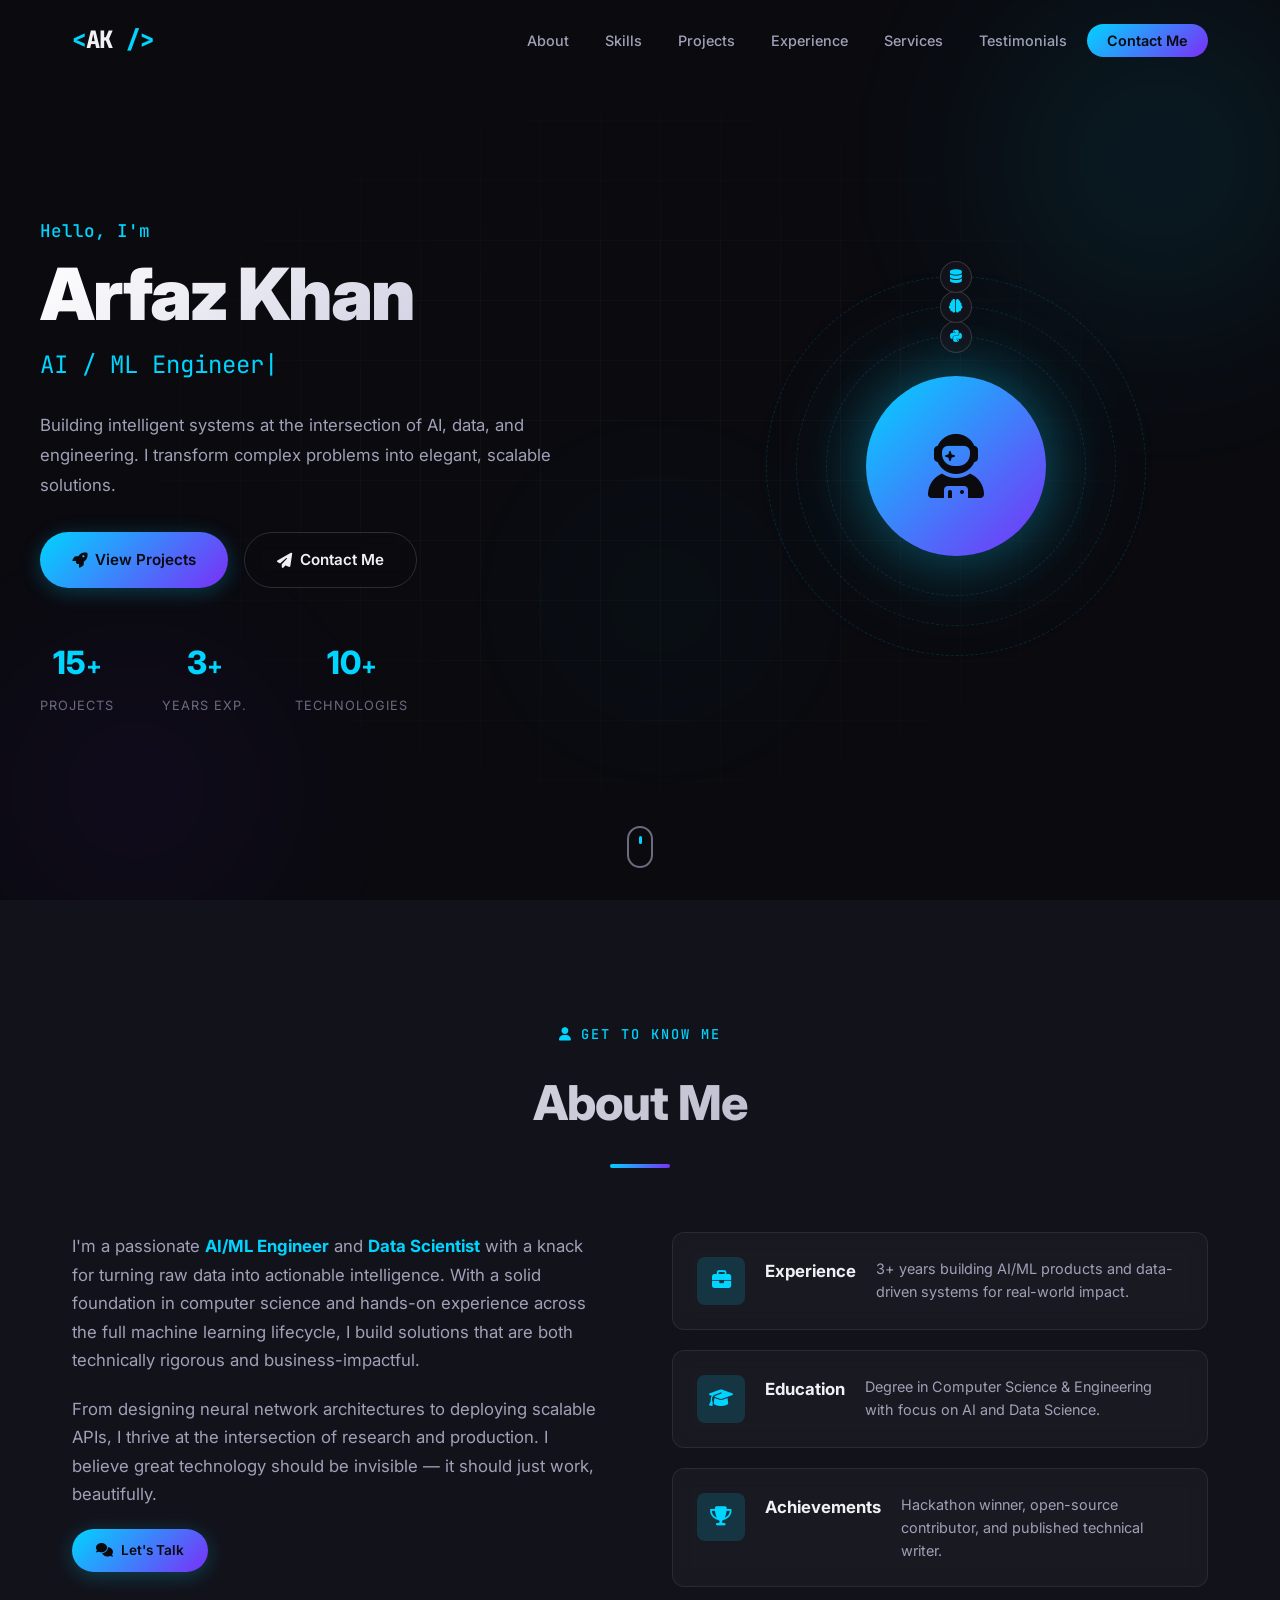
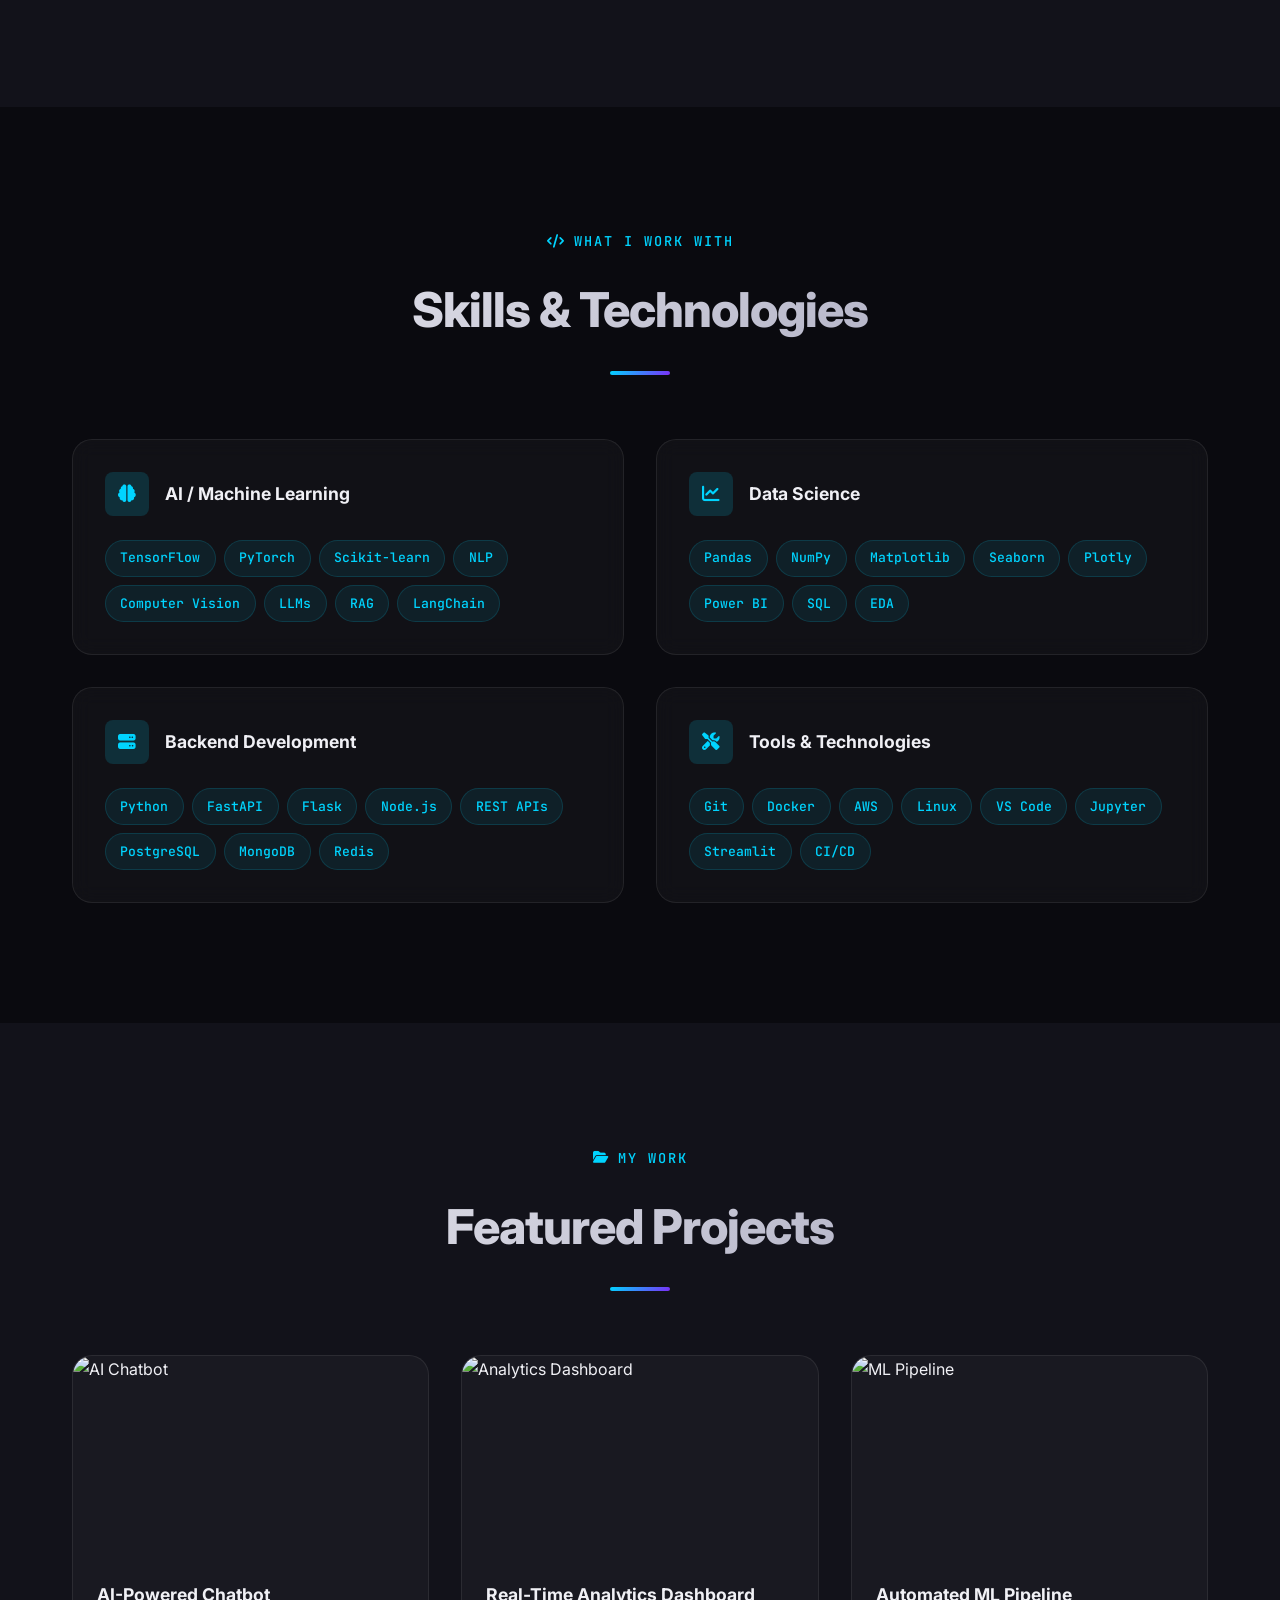
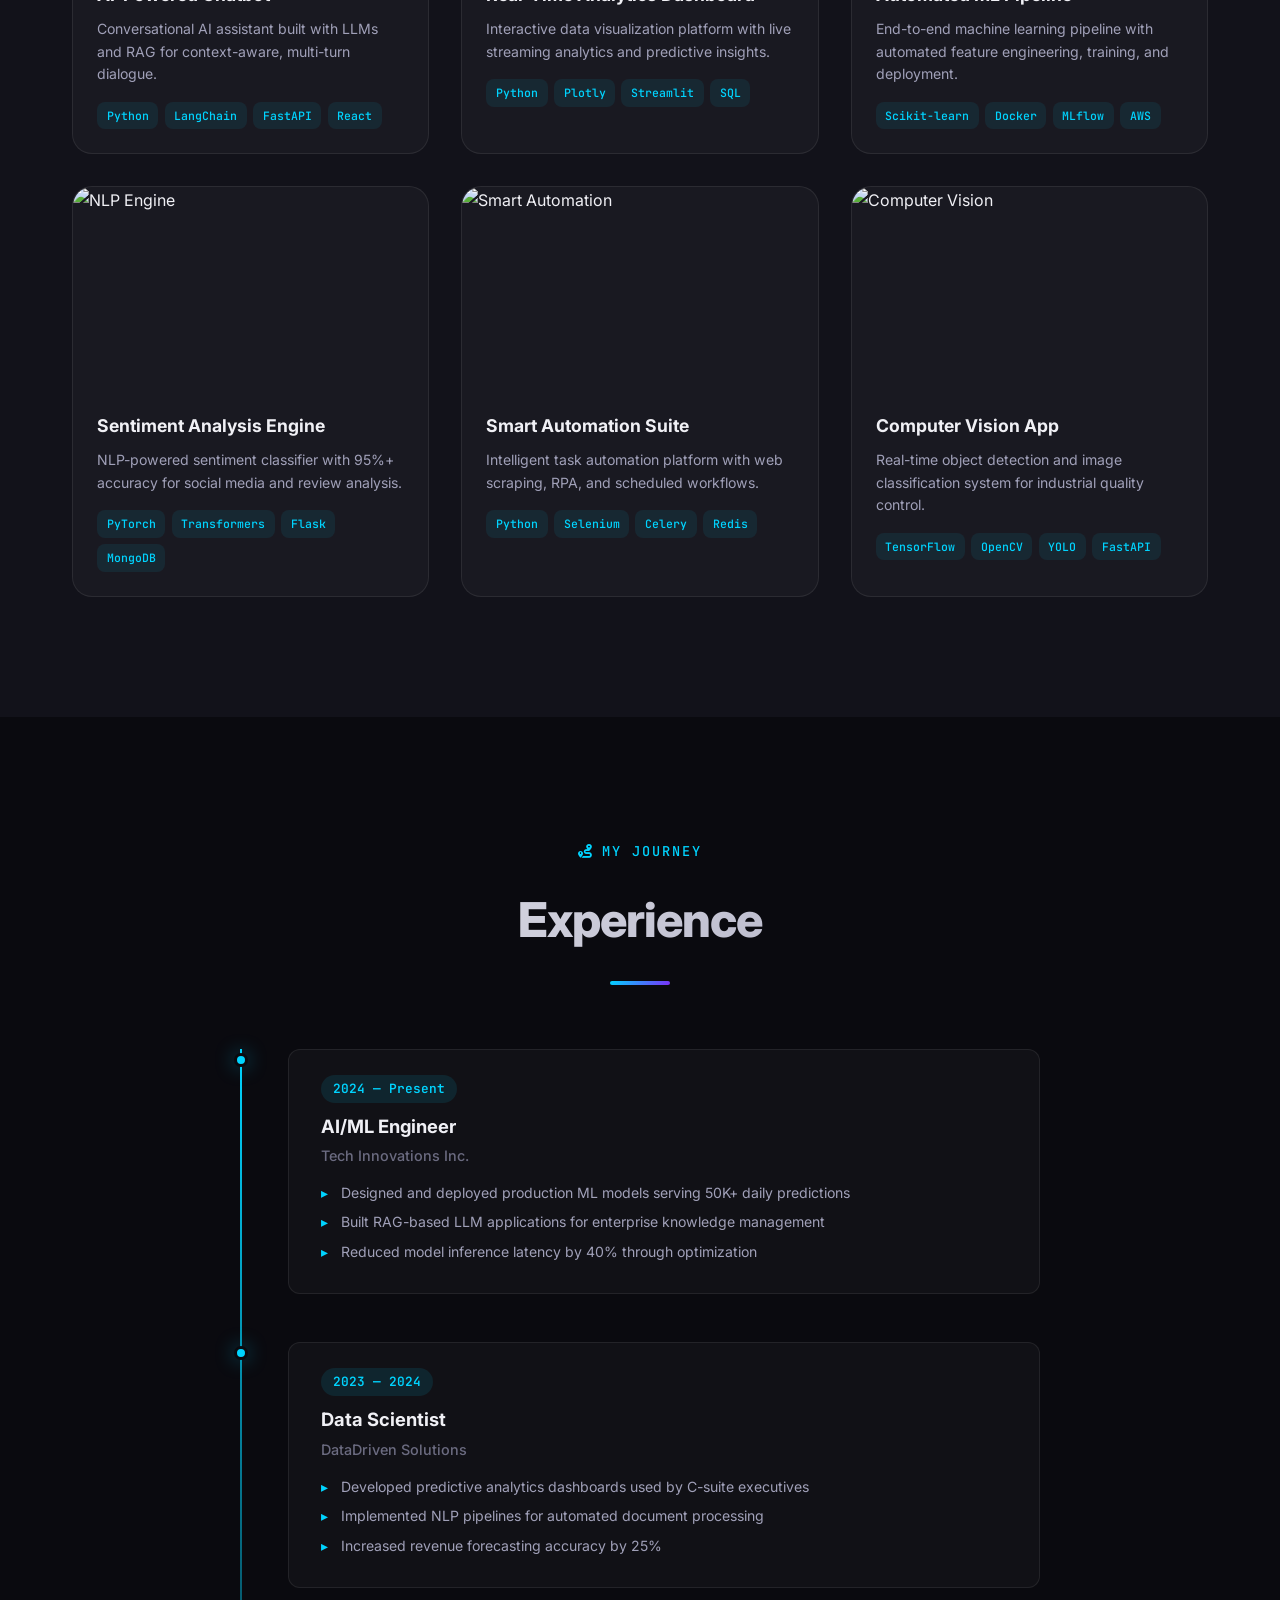
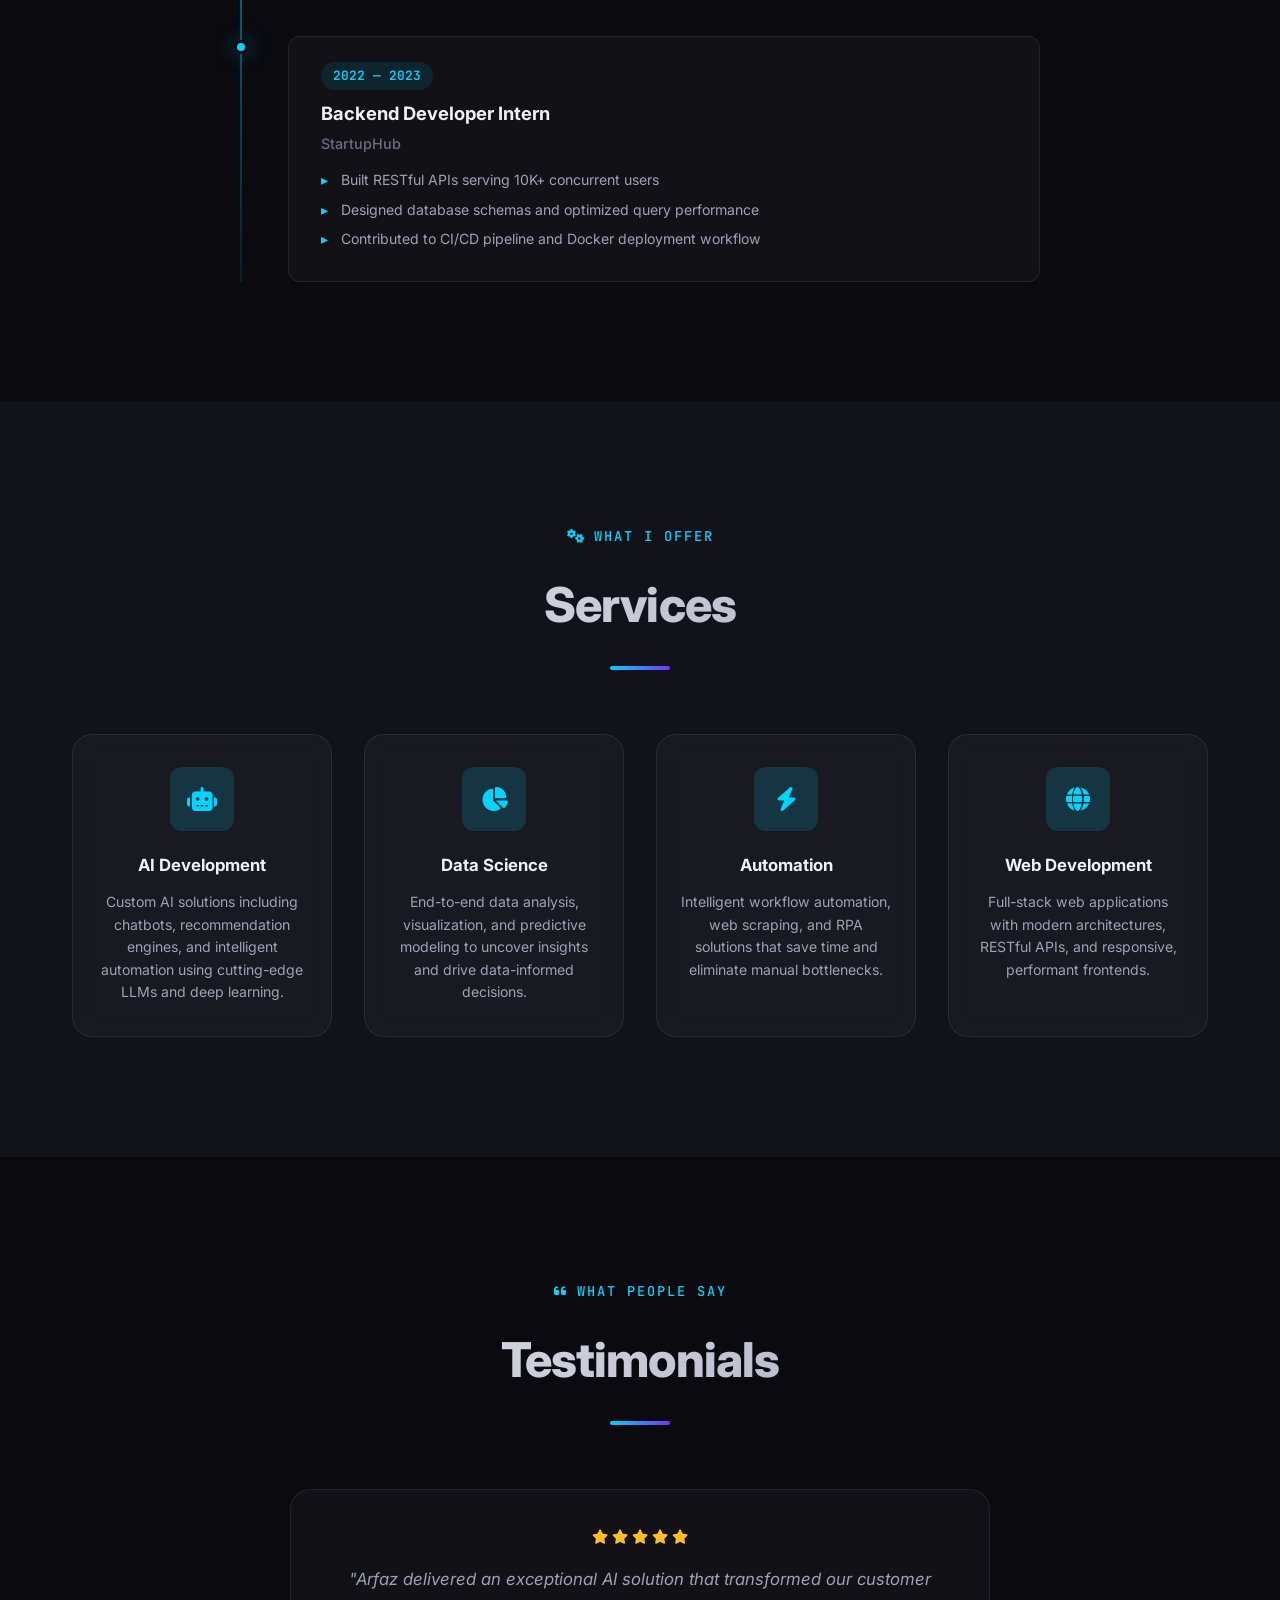
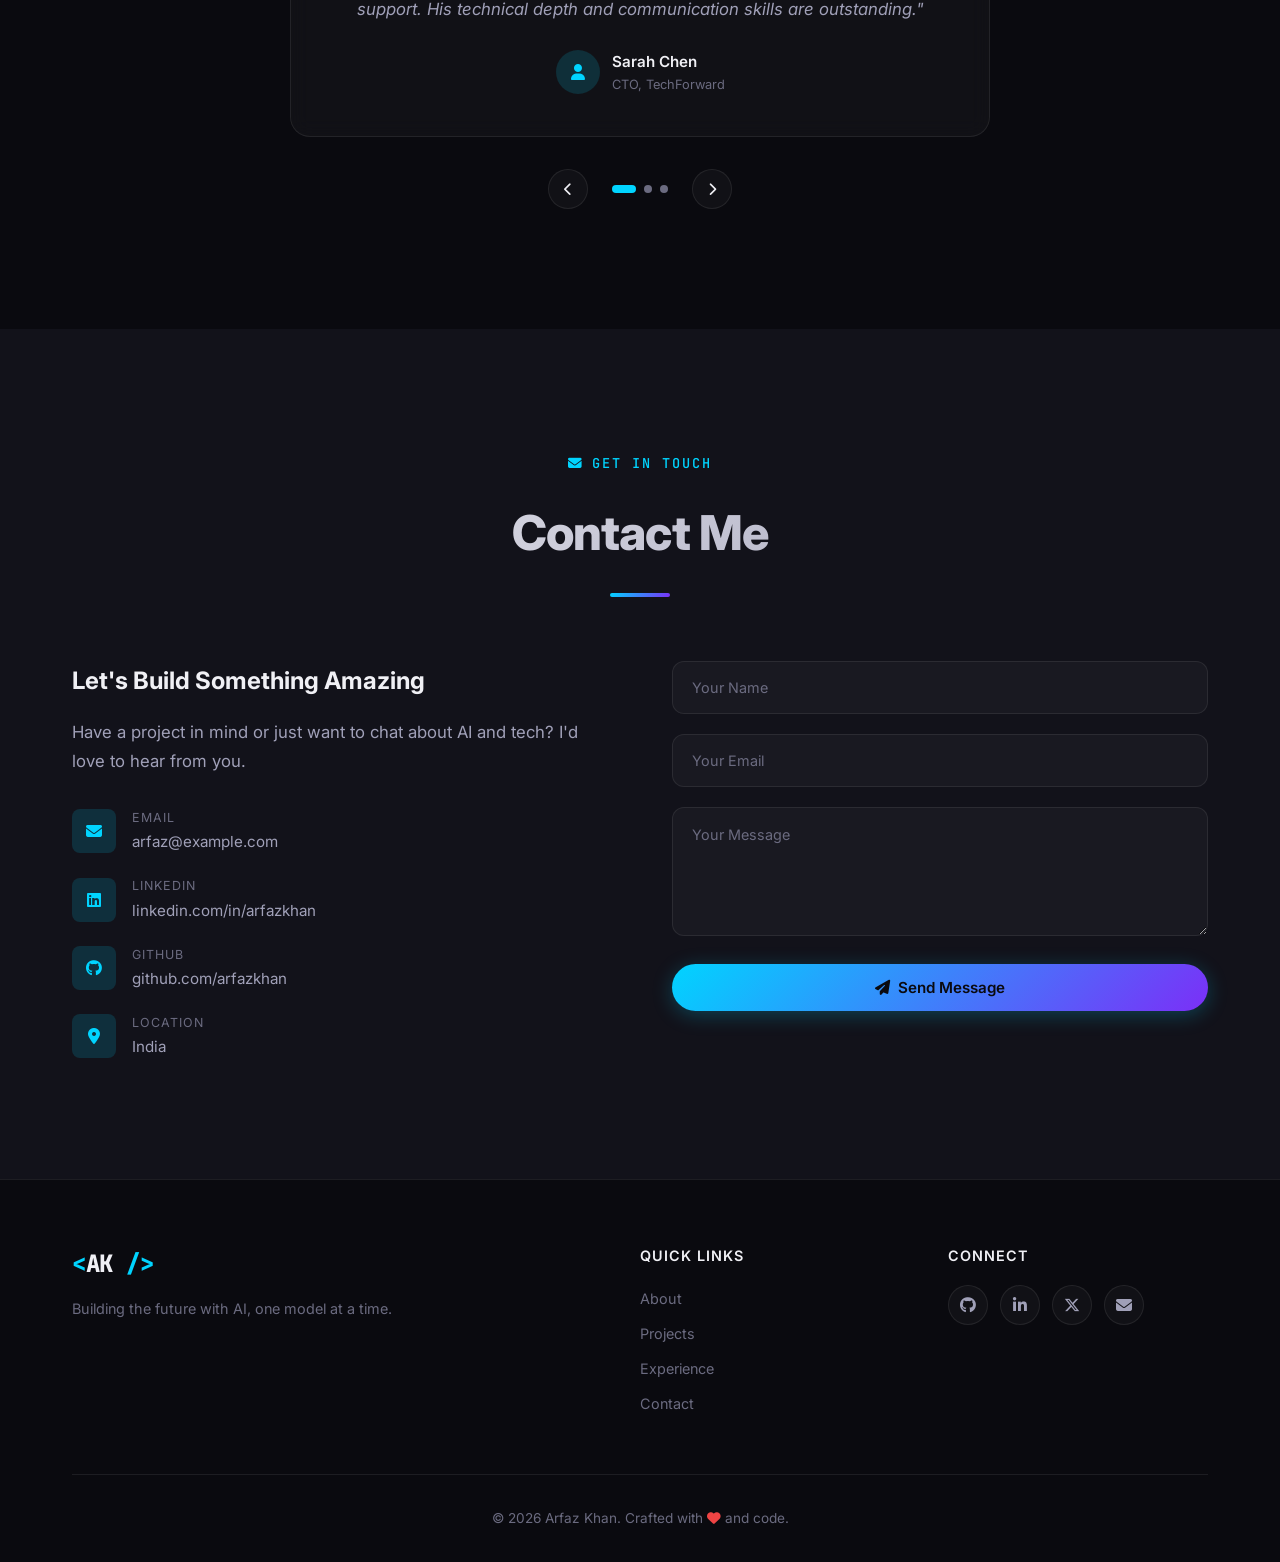
==== index.html @ 6bc45924 "Add files via upload" ====
<!DOCTYPE html>
<html lang="en">

<head>
    <meta charset="UTF-8" />
    <meta name="viewport" content="width=device-width, initial-scale=1.0" />
    <title>Arfaz Khan — AI Engineer & Data Scientist</title>
    <meta name="description"
        content="Portfolio of Arfaz Khan — AI/ML Engineer, Data Scientist, and Full-Stack Developer building intelligent solutions." />

    <!-- Fonts -->
    <link rel="preconnect" href="https://fonts.googleapis.com" />
    <link rel="preconnect" href="https://fonts.gstatic.com" crossorigin />
    <link
        href="https://fonts.googleapis.com/css2?family=Inter:wght@300;400;500;600;700;800;900&family=JetBrains+Mono:wght@400;500&display=swap"
        rel="stylesheet" />

    <!-- Icons -->
    <link rel="stylesheet" href="https://cdnjs.cloudflare.com/ajax/libs/font-awesome/6.5.1/css/all.min.css" />

    <!-- Styles -->
    <link rel="stylesheet" href="styles.css" />
</head>

<body>

    <!-- ═══════════════════════════════════════════
       NAVIGATION
  ═══════════════════════════════════════════ -->
    <nav id="navbar" class="navbar">
        <div class="nav-container">
            <a href="#hero" class="nav-logo">
                <span class="logo-bracket">&lt;</span>AK<span class="logo-bracket"> /&gt;</span>
            </a>
            <ul class="nav-links" id="navLinks">
                <li><a href="#about">About</a></li>
                <li><a href="#skills">Skills</a></li>
                <li><a href="#projects">Projects</a></li>
                <li><a href="#experience">Experience</a></li>
                <li><a href="#services">Services</a></li>
                <li><a href="#testimonials">Testimonials</a></li>
                <li><a href="#contact" class="nav-cta">Contact Me</a></li>
            </ul>
            <button class="hamburger" id="hamburger" aria-label="Toggle navigation">
                <span></span><span></span><span></span>
            </button>
        </div>
    </nav>

    <!-- ═══════════════════════════════════════════
       HERO SECTION
  ═══════════════════════════════════════════ -->
    <section id="hero" class="hero">
        <div class="hero-bg">
            <div class="hero-orb hero-orb--1"></div>
            <div class="hero-orb hero-orb--2"></div>
            <div class="hero-orb hero-orb--3"></div>
            <div class="hero-grid"></div>
        </div>
        <div class="hero-content">
            <div class="hero-text">
                <p class="hero-greeting reveal">Hello, I'm</p>
                <h1 class="hero-name reveal">Arfaz Khan</h1>
                <p class="hero-title reveal">
                    <span class="typed-text" id="typedText"></span><span class="cursor">|</span>
                </p>
                <p class="hero-description reveal">
                    Building intelligent systems at the intersection of AI, data, and engineering.
                    I transform complex problems into elegant, scalable solutions.
                </p>
                <div class="hero-buttons reveal">
                    <a href="#projects" class="btn btn-primary">
                        <i class="fas fa-rocket"></i> View Projects
                    </a>
                    <a href="#contact" class="btn btn-secondary">
                        <i class="fas fa-paper-plane"></i> Contact Me
                    </a>
                </div>
                <div class="hero-stats reveal">
                    <div class="stat">
                        <span class="stat-number" data-count="15">0</span><span class="stat-plus">+</span>
                        <span class="stat-label">Projects</span>
                    </div>
                    <div class="stat">
                        <span class="stat-number" data-count="3">0</span><span class="stat-plus">+</span>
                        <span class="stat-label">Years Exp.</span>
                    </div>
                    <div class="stat">
                        <span class="stat-number" data-count="10">0</span><span class="stat-plus">+</span>
                        <span class="stat-label">Technologies</span>
                    </div>
                </div>
            </div>
            <div class="hero-image reveal">
                <div class="hero-image-wrapper">
                    <div class="hero-image-glow"></div>
                    <div class="hero-avatar">
                        <i class="fas fa-user-astronaut"></i>
                    </div>
                    <div class="orbit-ring orbit-ring--1">
                        <div class="orbit-dot"><i class="fab fa-python"></i></div>
                    </div>
                    <div class="orbit-ring orbit-ring--2">
                        <div class="orbit-dot"><i class="fas fa-brain"></i></div>
                    </div>
                    <div class="orbit-ring orbit-ring--3">
                        <div class="orbit-dot"><i class="fas fa-database"></i></div>
                    </div>
                </div>
            </div>
        </div>
        <a href="#about" class="scroll-indicator" aria-label="Scroll down">
            <div class="mouse">
                <div class="mouse-wheel"></div>
            </div>
        </a>
    </section>

    <!-- ═══════════════════════════════════════════
       ABOUT SECTION
  ═══════════════════════════════════════════ -->
    <section id="about" class="section about">
        <div class="container">
            <div class="section-header reveal">
                <p class="section-tag"><i class="fas fa-user"></i> Get to Know Me</p>
                <h2 class="section-title">About Me</h2>
                <div class="section-line"></div>
            </div>
            <div class="about-grid">
                <div class="about-text reveal">
                    <p>
                        I'm a passionate <strong>AI/ML Engineer</strong> and <strong>Data Scientist</strong> with a
                        knack for turning raw data into actionable intelligence.
                        With a solid foundation in computer science and hands-on experience across the full machine
                        learning lifecycle,
                        I build solutions that are both technically rigorous and business-impactful.
                    </p>
                    <p>
                        From designing neural network architectures to deploying scalable APIs,
                        I thrive at the intersection of research and production. I believe great technology
                        should be invisible — it should just work, beautifully.
                    </p>
                    <a href="#contact" class="btn btn-primary btn-sm">
                        <i class="fas fa-comments"></i> Let's Talk
                    </a>
                </div>
                <div class="about-cards">
                    <div class="about-card reveal">
                        <div class="about-card-icon">
                            <i class="fas fa-briefcase"></i>
                        </div>
                        <h3>Experience</h3>
                        <p>3+ years building AI/ML products and data-driven systems for real-world impact.</p>
                    </div>
                    <div class="about-card reveal">
                        <div class="about-card-icon">
                            <i class="fas fa-graduation-cap"></i>
                        </div>
                        <h3>Education</h3>
                        <p>Degree in Computer Science &amp; Engineering with focus on AI and Data Science.</p>
                    </div>
                    <div class="about-card reveal">
                        <div class="about-card-icon">
                            <i class="fas fa-trophy"></i>
                        </div>
                        <h3>Achievements</h3>
                        <p>Hackathon winner, open-source contributor, and published technical writer.</p>
                    </div>
                </div>
            </div>
        </div>
    </section>

    <!-- ═══════════════════════════════════════════
       SKILLS SECTION
  ═══════════════════════════════════════════ -->
    <section id="skills" class="section skills">
        <div class="container">
            <div class="section-header reveal">
                <p class="section-tag"><i class="fas fa-code"></i> What I Work With</p>
                <h2 class="section-title">Skills &amp; Technologies</h2>
                <div class="section-line"></div>
            </div>
            <div class="skills-grid">
                <!-- AI / ML -->
                <div class="skill-category reveal">
                    <div class="skill-category-header">
                        <div class="skill-category-icon"><i class="fas fa-brain"></i></div>
                        <h3>AI / Machine Learning</h3>
                    </div>
                    <div class="skill-tags">
                        <span class="skill-tag">TensorFlow</span>
                        <span class="skill-tag">PyTorch</span>
                        <span class="skill-tag">Scikit-learn</span>
                        <span class="skill-tag">NLP</span>
                        <span class="skill-tag">Computer Vision</span>
                        <span class="skill-tag">LLMs</span>
                        <span class="skill-tag">RAG</span>
                        <span class="skill-tag">LangChain</span>
                    </div>
                </div>
                <!-- Data Science -->
                <div class="skill-category reveal">
                    <div class="skill-category-header">
                        <div class="skill-category-icon"><i class="fas fa-chart-line"></i></div>
                        <h3>Data Science</h3>
                    </div>
                    <div class="skill-tags">
                        <span class="skill-tag">Pandas</span>
                        <span class="skill-tag">NumPy</span>
                        <span class="skill-tag">Matplotlib</span>
                        <span class="skill-tag">Seaborn</span>
                        <span class="skill-tag">Plotly</span>
                        <span class="skill-tag">Power BI</span>
                        <span class="skill-tag">SQL</span>
                        <span class="skill-tag">EDA</span>
                    </div>
                </div>
                <!-- Backend -->
                <div class="skill-category reveal">
                    <div class="skill-category-header">
                        <div class="skill-category-icon"><i class="fas fa-server"></i></div>
                        <h3>Backend Development</h3>
                    </div>
                    <div class="skill-tags">
                        <span class="skill-tag">Python</span>
                        <span class="skill-tag">FastAPI</span>
                        <span class="skill-tag">Flask</span>
                        <span class="skill-tag">Node.js</span>
                        <span class="skill-tag">REST APIs</span>
                        <span class="skill-tag">PostgreSQL</span>
                        <span class="skill-tag">MongoDB</span>
                        <span class="skill-tag">Redis</span>
                    </div>
                </div>
                <!-- Tools -->
                <div class="skill-category reveal">
                    <div class="skill-category-header">
                        <div class="skill-category-icon"><i class="fas fa-tools"></i></div>
                        <h3>Tools &amp; Technologies</h3>
                    </div>
                    <div class="skill-tags">
                        <span class="skill-tag">Git</span>
                        <span class="skill-tag">Docker</span>
                        <span class="skill-tag">AWS</span>
                        <span class="skill-tag">Linux</span>
                        <span class="skill-tag">VS Code</span>
                        <span class="skill-tag">Jupyter</span>
                        <span class="skill-tag">Streamlit</span>
                        <span class="skill-tag">CI/CD</span>
                    </div>
                </div>
            </div>
        </div>
    </section>

    <!-- ═══════════════════════════════════════════
       PROJECTS SECTION
  ═══════════════════════════════════════════ -->
    <section id="projects" class="section projects">
        <div class="container">
            <div class="section-header reveal">
                <p class="section-tag"><i class="fas fa-folder-open"></i> My Work</p>
                <h2 class="section-title">Featured Projects</h2>
                <div class="section-line"></div>
            </div>
            <div class="projects-grid">

                <div class="project-card reveal">
                    <div class="project-image">
                        <img src="https://images.unsplash.com/photo-1677442136019-21780ecad995?w=600&h=400&fit=crop"
                            alt="AI Chatbot" loading="lazy" />
                        <div class="project-overlay">
                            <a href="#" class="project-link" title="Live Demo"><i
                                    class="fas fa-external-link-alt"></i></a>
                            <a href="#" class="project-link" title="GitHub"><i class="fab fa-github"></i></a>
                        </div>
                    </div>
                    <div class="project-info">
                        <h3>AI-Powered Chatbot</h3>
                        <p>Conversational AI assistant built with LLMs and RAG for context-aware, multi-turn dialogue.
                        </p>
                        <div class="project-tech">
                            <span>Python</span><span>LangChain</span><span>FastAPI</span><span>React</span>
                        </div>
                    </div>
                </div>

                <div class="project-card reveal">
                    <div class="project-image">
                        <img src="https://images.unsplash.com/photo-1551288049-bebda4e38f71?w=600&h=400&fit=crop"
                            alt="Analytics Dashboard" loading="lazy" />
                        <div class="project-overlay">
                            <a href="#" class="project-link" title="Live Demo"><i
                                    class="fas fa-external-link-alt"></i></a>
                            <a href="#" class="project-link" title="GitHub"><i class="fab fa-github"></i></a>
                        </div>
                    </div>
                    <div class="project-info">
                        <h3>Real-Time Analytics Dashboard</h3>
                        <p>Interactive data visualization platform with live streaming analytics and predictive
                            insights.</p>
                        <div class="project-tech">
                            <span>Python</span><span>Plotly</span><span>Streamlit</span><span>SQL</span>
                        </div>
                    </div>
                </div>

                <div class="project-card reveal">
                    <div class="project-image">
                        <img src="https://images.unsplash.com/photo-1555949963-aa79dcee981c?w=600&h=400&fit=crop"
                            alt="ML Pipeline" loading="lazy" />
                        <div class="project-overlay">
                            <a href="#" class="project-link" title="Live Demo"><i
                                    class="fas fa-external-link-alt"></i></a>
                            <a href="#" class="project-link" title="GitHub"><i class="fab fa-github"></i></a>
                        </div>
                    </div>
                    <div class="project-info">
                        <h3>Automated ML Pipeline</h3>
                        <p>End-to-end machine learning pipeline with automated feature engineering, training, and
                            deployment.</p>
                        <div class="project-tech">
                            <span>Scikit-learn</span><span>Docker</span><span>MLflow</span><span>AWS</span>
                        </div>
                    </div>
                </div>

                <div class="project-card reveal">
                    <div class="project-image">
                        <img src="https://images.unsplash.com/photo-1526374965328-7f61d4dc18c5?w=600&h=400&fit=crop"
                            alt="NLP Engine" loading="lazy" />
                        <div class="project-overlay">
                            <a href="#" class="project-link" title="Live Demo"><i
                                    class="fas fa-external-link-alt"></i></a>
                            <a href="#" class="project-link" title="GitHub"><i class="fab fa-github"></i></a>
                        </div>
                    </div>
                    <div class="project-info">
                        <h3>Sentiment Analysis Engine</h3>
                        <p>NLP-powered sentiment classifier with 95%+ accuracy for social media and review analysis.</p>
                        <div class="project-tech">
                            <span>PyTorch</span><span>Transformers</span><span>Flask</span><span>MongoDB</span>
                        </div>
                    </div>
                </div>

                <div class="project-card reveal">
                    <div class="project-image">
                        <img src="https://images.unsplash.com/photo-1558494949-ef010cbdcc31?w=600&h=400&fit=crop"
                            alt="Smart Automation" loading="lazy" />
                        <div class="project-overlay">
                            <a href="#" class="project-link" title="Live Demo"><i
                                    class="fas fa-external-link-alt"></i></a>
                            <a href="#" class="project-link" title="GitHub"><i class="fab fa-github"></i></a>
                        </div>
                    </div>
                    <div class="project-info">
                        <h3>Smart Automation Suite</h3>
                        <p>Intelligent task automation platform with web scraping, RPA, and scheduled workflows.</p>
                        <div class="project-tech">
                            <span>Python</span><span>Selenium</span><span>Celery</span><span>Redis</span>
                        </div>
                    </div>
                </div>

                <div class="project-card reveal">
                    <div class="project-image">
                        <img src="https://images.unsplash.com/photo-1504868584819-f8e8b4b6d7e3?w=600&h=400&fit=crop"
                            alt="Computer Vision" loading="lazy" />
                        <div class="project-overlay">
                            <a href="#" class="project-link" title="Live Demo"><i
                                    class="fas fa-external-link-alt"></i></a>
                            <a href="#" class="project-link" title="GitHub"><i class="fab fa-github"></i></a>
                        </div>
                    </div>
                    <div class="project-info">
                        <h3>Computer Vision App</h3>
                        <p>Real-time object detection and image classification system for industrial quality control.
                        </p>
                        <div class="project-tech">
                            <span>TensorFlow</span><span>OpenCV</span><span>YOLO</span><span>FastAPI</span>
                        </div>
                    </div>
                </div>

            </div>
        </div>
    </section>

    <!-- ═══════════════════════════════════════════
       EXPERIENCE SECTION
  ═══════════════════════════════════════════ -->
    <section id="experience" class="section experience">
        <div class="container">
            <div class="section-header reveal">
                <p class="section-tag"><i class="fas fa-route"></i> My Journey</p>
                <h2 class="section-title">Experience</h2>
                <div class="section-line"></div>
            </div>
            <div class="timeline">
                <div class="timeline-item reveal">
                    <div class="timeline-dot"></div>
                    <div class="timeline-content">
                        <span class="timeline-date">2024 — Present</span>
                        <h3>AI/ML Engineer</h3>
                        <h4>Tech Innovations Inc.</h4>
                        <ul>
                            <li>Designed and deployed production ML models serving 50K+ daily predictions</li>
                            <li>Built RAG-based LLM applications for enterprise knowledge management</li>
                            <li>Reduced model inference latency by 40% through optimization</li>
                        </ul>
                    </div>
                </div>
                <div class="timeline-item reveal">
                    <div class="timeline-dot"></div>
                    <div class="timeline-content">
                        <span class="timeline-date">2023 — 2024</span>
                        <h3>Data Scientist</h3>
                        <h4>DataDriven Solutions</h4>
                        <ul>
                            <li>Developed predictive analytics dashboards used by C-suite executives</li>
                            <li>Implemented NLP pipelines for automated document processing</li>
                            <li>Increased revenue forecasting accuracy by 25%</li>
                        </ul>
                    </div>
                </div>
                <div class="timeline-item reveal">
                    <div class="timeline-dot"></div>
                    <div class="timeline-content">
                        <span class="timeline-date">2022 — 2023</span>
                        <h3>Backend Developer Intern</h3>
                        <h4>StartupHub</h4>
                        <ul>
                            <li>Built RESTful APIs serving 10K+ concurrent users</li>
                            <li>Designed database schemas and optimized query performance</li>
                            <li>Contributed to CI/CD pipeline and Docker deployment workflow</li>
                        </ul>
                    </div>
                </div>
            </div>
        </div>
    </section>

    <!-- ═══════════════════════════════════════════
       SERVICES SECTION
  ═══════════════════════════════════════════ -->
    <section id="services" class="section services">
        <div class="container">
            <div class="section-header reveal">
                <p class="section-tag"><i class="fas fa-cogs"></i> What I Offer</p>
                <h2 class="section-title">Services</h2>
                <div class="section-line"></div>
            </div>
            <div class="services-grid">
                <div class="service-card reveal">
                    <div class="service-icon"><i class="fas fa-robot"></i></div>
                    <h3>AI Development</h3>
                    <p>Custom AI solutions including chatbots, recommendation engines, and intelligent automation using
                        cutting-edge LLMs and deep learning.</p>
                </div>
                <div class="service-card reveal">
                    <div class="service-icon"><i class="fas fa-chart-pie"></i></div>
                    <h3>Data Science</h3>
                    <p>End-to-end data analysis, visualization, and predictive modeling to uncover insights and drive
                        data-informed decisions.</p>
                </div>
                <div class="service-card reveal">
                    <div class="service-icon"><i class="fas fa-bolt"></i></div>
                    <h3>Automation</h3>
                    <p>Intelligent workflow automation, web scraping, and RPA solutions that save time and eliminate
                        manual bottlenecks.</p>
                </div>
                <div class="service-card reveal">
                    <div class="service-icon"><i class="fas fa-globe"></i></div>
                    <h3>Web Development</h3>
                    <p>Full-stack web applications with modern architectures, RESTful APIs, and responsive, performant
                        frontends.</p>
                </div>
            </div>
        </div>
    </section>

    <!-- ═══════════════════════════════════════════
       TESTIMONIALS SECTION
  ═══════════════════════════════════════════ -->
    <section id="testimonials" class="section testimonials">
        <div class="container">
            <div class="section-header reveal">
                <p class="section-tag"><i class="fas fa-quote-left"></i> What People Say</p>
                <h2 class="section-title">Testimonials</h2>
                <div class="section-line"></div>
            </div>
            <div class="testimonial-slider reveal">
                <div class="testimonial-track" id="testimonialTrack">
                    <div class="testimonial-card">
                        <div class="testimonial-stars">
                            <i class="fas fa-star"></i><i class="fas fa-star"></i><i class="fas fa-star"></i><i
                                class="fas fa-star"></i><i class="fas fa-star"></i>
                        </div>
                        <p>"Arfaz delivered an exceptional AI solution that transformed our customer support. His
                            technical depth and communication skills are outstanding."</p>
                        <div class="testimonial-author">
                            <div class="testimonial-avatar"><i class="fas fa-user"></i></div>
                            <div>
                                <h4>Sarah Chen</h4>
                                <span>CTO, TechForward</span>
                            </div>
                        </div>
                    </div>
                    <div class="testimonial-card">
                        <div class="testimonial-stars">
                            <i class="fas fa-star"></i><i class="fas fa-star"></i><i class="fas fa-star"></i><i
                                class="fas fa-star"></i><i class="fas fa-star"></i>
                        </div>
                        <p>"The data pipeline Arfaz built reduced our processing time by 70%. He has an incredible
                            ability to understand complex business requirements."</p>
                        <div class="testimonial-author">
                            <div class="testimonial-avatar"><i class="fas fa-user"></i></div>
                            <div>
                                <h4>James Rodriguez</h4>
                                <span>VP Engineering, DataCore</span>
                            </div>
                        </div>
                    </div>
                    <div class="testimonial-card">
                        <div class="testimonial-stars">
                            <i class="fas fa-star"></i><i class="fas fa-star"></i><i class="fas fa-star"></i><i
                                class="fas fa-star"></i><i class="fas fa-star"></i>
                        </div>
                        <p>"Working with Arfaz was a game-changer. His ML models exceeded our accuracy targets and were
                            delivered ahead of schedule. Highly recommend!"</p>
                        <div class="testimonial-author">
                            <div class="testimonial-avatar"><i class="fas fa-user"></i></div>
                            <div>
                                <h4>Priya Sharma</h4>
                                <span>Product Manager, InnovateLab</span>
                            </div>
                        </div>
                    </div>
                </div>
                <div class="testimonial-controls">
                    <button class="testimonial-btn" id="prevBtn" aria-label="Previous testimonial">
                        <i class="fas fa-chevron-left"></i>
                    </button>
                    <div class="testimonial-dots" id="testimonialDots"></div>
                    <button class="testimonial-btn" id="nextBtn" aria-label="Next testimonial">
                        <i class="fas fa-chevron-right"></i>
                    </button>
                </div>
            </div>
        </div>
    </section>

    <!-- ═══════════════════════════════════════════
       CONTACT SECTION
  ═══════════════════════════════════════════ -->
    <section id="contact" class="section contact">
        <div class="container">
            <div class="section-header reveal">
                <p class="section-tag"><i class="fas fa-envelope"></i> Get In Touch</p>
                <h2 class="section-title">Contact Me</h2>
                <div class="section-line"></div>
            </div>
            <div class="contact-grid">
                <div class="contact-info reveal">
                    <h3>Let's Build Something Amazing</h3>
                    <p>Have a project in mind or just want to chat about AI and tech? I'd love to hear from you.</p>
                    <div class="contact-details">
                        <div class="contact-item">
                            <div class="contact-item-icon"><i class="fas fa-envelope"></i></div>
                            <div>
                                <span>Email</span>
                                <a href="mailto:arfaz@example.com">arfaz@example.com</a>
                            </div>
                        </div>
                        <div class="contact-item">
                            <div class="contact-item-icon"><i class="fab fa-linkedin"></i></div>
                            <div>
                                <span>LinkedIn</span>
                                <a href="#" target="_blank">linkedin.com/in/arfazkhan</a>
                            </div>
                        </div>
                        <div class="contact-item">
                            <div class="contact-item-icon"><i class="fab fa-github"></i></div>
                            <div>
                                <span>GitHub</span>
                                <a href="#" target="_blank">github.com/arfazkhan</a>
                            </div>
                        </div>
                        <div class="contact-item">
                            <div class="contact-item-icon"><i class="fas fa-map-marker-alt"></i></div>
                            <div>
                                <span>Location</span>
                                <p>India</p>
                            </div>
                        </div>
                    </div>
                </div>
                <form class="contact-form reveal" id="contactForm">
                    <div class="form-group">
                        <input type="text" id="name" name="name" placeholder=" " required />
                        <label for="name">Your Name</label>
                    </div>
                    <div class="form-group">
                        <input type="email" id="email" name="email" placeholder=" " required />
                        <label for="email">Your Email</label>
                    </div>
                    <div class="form-group">
                        <textarea id="message" name="message" rows="5" placeholder=" " required></textarea>
                        <label for="message">Your Message</label>
                    </div>
                    <button type="submit" class="btn btn-primary btn-full">
                        <i class="fas fa-paper-plane"></i> Send Message
                    </button>
                    <div class="form-status" id="formStatus"></div>
                </form>
            </div>
        </div>
    </section>

    <!-- ═══════════════════════════════════════════
       FOOTER
  ═══════════════════════════════════════════ -->
    <footer class="footer">
        <div class="container">
            <div class="footer-grid">
                <div class="footer-brand">
                    <a href="#hero" class="nav-logo">
                        <span class="logo-bracket">&lt;</span>AK<span class="logo-bracket"> /&gt;</span>
                    </a>
                    <p>Building the future with AI, one model at a time.</p>
                </div>
                <div class="footer-links">
                    <h4>Quick Links</h4>
                    <ul>
                        <li><a href="#about">About</a></li>
                        <li><a href="#projects">Projects</a></li>
                        <li><a href="#experience">Experience</a></li>
                        <li><a href="#contact">Contact</a></li>
                    </ul>
                </div>
                <div class="footer-social">
                    <h4>Connect</h4>
                    <div class="social-links">
                        <a href="#" aria-label="GitHub"><i class="fab fa-github"></i></a>
                        <a href="#" aria-label="LinkedIn"><i class="fab fa-linkedin-in"></i></a>
                        <a href="#" aria-label="Twitter"><i class="fab fa-x-twitter"></i></a>
                        <a href="#" aria-label="Email"><i class="fas fa-envelope"></i></a>
                    </div>
                </div>
            </div>
            <div class="footer-bottom">
                <p>&copy; 2026 Arfaz Khan. Crafted with <i class="fas fa-heart"></i> and code.</p>
            </div>
        </div>
    </footer>

    <script src="script.js"></script>
</body>

</html>
---- styles.css ----
/* ═══════════════════════════════════════════════
   DESIGN TOKENS & RESET
   ═══════════════════════════════════════════════ */
:root {
    /* Colors */
    --bg-primary: #0a0a0f;
    --bg-secondary: #12121a;
    --bg-card: rgba(255, 255, 255, 0.03);
    --bg-card-hover: rgba(255, 255, 255, 0.06);
    --bg-glass: rgba(255, 255, 255, 0.05);
    --border-glass: rgba(255, 255, 255, 0.08);
    --border-glass-hover: rgba(255, 255, 255, 0.15);

    --text-primary: #f0f0f5;
    --text-secondary: #a0a0b8;
    --text-muted: #6b6b80;

    --accent: #00d4ff;
    --accent-rgb: 0, 212, 255;
    --accent-dark: #009ec2;
    --accent-glow: rgba(0, 212, 255, 0.15);
    --accent-gradient: linear-gradient(135deg, #00d4ff 0%, #7b2ff7 100%);
    --accent-gradient-reverse: linear-gradient(135deg, #7b2ff7 0%, #00d4ff 100%);

    /* Typography */
    --font-body: 'Inter', -apple-system, BlinkMacSystemFont, sans-serif;
    --font-mono: 'JetBrains Mono', 'Fira Code', monospace;

    /* Spacing */
    --section-padding: 120px 0;
    --container-width: 1200px;
    --gap: 2rem;

    /* Transitions */
    --transition-fast: 0.2s cubic-bezier(0.4, 0, 0.2, 1);
    --transition-base: 0.3s cubic-bezier(0.4, 0, 0.2, 1);
    --transition-slow: 0.5s cubic-bezier(0.4, 0, 0.2, 1);

    /* Border Radius */
    --radius-sm: 8px;
    --radius-md: 12px;
    --radius-lg: 20px;
    --radius-xl: 28px;
}

*,
*::before,
*::after {
    margin: 0;
    padding: 0;
    box-sizing: border-box;
}

html {
    scroll-behavior: smooth;
    scroll-padding-top: 80px;
}

body {
    font-family: var(--font-body);
    background: var(--bg-primary);
    color: var(--text-primary);
    line-height: 1.7;
    overflow-x: hidden;
    -webkit-font-smoothing: antialiased;
}

a {
    color: var(--accent);
    text-decoration: none;
    transition: color var(--transition-fast);
}

a:hover {
    color: #fff;
}

img {
    max-width: 100%;
    display: block;
}

ul {
    list-style: none;
}

.container {
    max-width: var(--container-width);
    margin: 0 auto;
    padding: 0 2rem;
}

/* ═══════════════════════════════════════════════
   SECTION COMMONS
   ═══════════════════════════════════════════════ */
.section {
    padding: var(--section-padding);
    position: relative;
}

.section-header {
    text-align: center;
    margin-bottom: 4rem;
}

.section-tag {
    display: inline-flex;
    align-items: center;
    gap: 0.5rem;
    font-size: 0.85rem;
    font-weight: 500;
    color: var(--accent);
    text-transform: uppercase;
    letter-spacing: 2px;
    margin-bottom: 1rem;
    font-family: var(--font-mono);
}

.section-title {
    font-size: clamp(2rem, 5vw, 3rem);
    font-weight: 800;
    letter-spacing: -0.02em;
    background: linear-gradient(135deg, var(--text-primary) 0%, var(--text-secondary) 100%);
    -webkit-background-clip: text;
    -webkit-text-fill-color: transparent;
    background-clip: text;
}

.section-line {
    width: 60px;
    height: 4px;
    background: var(--accent-gradient);
    margin: 1.25rem auto 0;
    border-radius: 2px;
}

/* ═══════════════════════════════════════════════
   SCROLL REVEAL ANIMATIONS
   ═══════════════════════════════════════════════ */
.reveal {
    opacity: 0;
    transform: translateY(40px);
    transition: opacity 0.8s cubic-bezier(0.16, 1, 0.3, 1),
        transform 0.8s cubic-bezier(0.16, 1, 0.3, 1);
}

.reveal.active {
    opacity: 1;
    transform: translateY(0);
}

/* Stagger children */
.reveal:nth-child(2) {
    transition-delay: 0.1s;
}

.reveal:nth-child(3) {
    transition-delay: 0.2s;
}

.reveal:nth-child(4) {
    transition-delay: 0.3s;
}

.reveal:nth-child(5) {
    transition-delay: 0.4s;
}

.reveal:nth-child(6) {
    transition-delay: 0.5s;
}

/* ═══════════════════════════════════════════════
   NAVIGATION
   ═══════════════════════════════════════════════ */
.navbar {
    position: fixed;
    top: 0;
    left: 0;
    right: 0;
    z-index: 1000;
    padding: 1.25rem 0;
    transition: all var(--transition-base);
}

.navbar.scrolled {
    background: rgba(10, 10, 15, 0.85);
    backdrop-filter: blur(20px);
    -webkit-backdrop-filter: blur(20px);
    border-bottom: 1px solid var(--border-glass);
    padding: 0.75rem 0;
    box-shadow: 0 4px 30px rgba(0, 0, 0, 0.3);
}

.nav-container {
    max-width: var(--container-width);
    margin: 0 auto;
    padding: 0 2rem;
    display: flex;
    align-items: center;
    justify-content: space-between;
}

.nav-logo {
    font-size: 1.5rem;
    font-weight: 800;
    color: var(--text-primary) !important;
    font-family: var(--font-mono);
    letter-spacing: -0.5px;
}

.logo-bracket {
    color: var(--accent);
}

.nav-links {
    display: flex;
    align-items: center;
    gap: 0.25rem;
}

.nav-links a {
    color: var(--text-secondary);
    font-size: 0.9rem;
    font-weight: 500;
    padding: 0.5rem 1rem;
    border-radius: var(--radius-sm);
    transition: all var(--transition-fast);
}

.nav-links a:hover {
    color: var(--text-primary);
    background: var(--bg-glass);
}

.nav-cta {
    background: var(--accent-gradient) !important;
    color: var(--bg-primary) !important;
    font-weight: 600 !important;
    padding: 0.5rem 1.25rem !important;
    border-radius: var(--radius-xl) !important;
}

.nav-cta:hover {
    box-shadow: 0 4px 20px rgba(var(--accent-rgb), 0.4);
    color: var(--bg-primary) !important;
    transform: translateY(-1px);
}

/* Hamburger */
.hamburger {
    display: none;
    flex-direction: column;
    gap: 5px;
    background: none;
    border: none;
    cursor: pointer;
    padding: 0.5rem;
    z-index: 1001;
}

.hamburger span {
    width: 24px;
    height: 2px;
    background: var(--text-primary);
    border-radius: 2px;
    transition: all var(--transition-base);
}

.hamburger.active span:nth-child(1) {
    transform: rotate(45deg) translate(5px, 5px);
}

.hamburger.active span:nth-child(2) {
    opacity: 0;
}

.hamburger.active span:nth-child(3) {
    transform: rotate(-45deg) translate(5px, -5px);
}

/* ═══════════════════════════════════════════════
   HERO SECTION
   ═══════════════════════════════════════════════ */
.hero {
    min-height: 100vh;
    display: flex;
    align-items: center;
    justify-content: center;
    position: relative;
    overflow: hidden;
    padding: 6rem 2rem 4rem;
}

/* Animated background */
.hero-bg {
    position: absolute;
    inset: 0;
    overflow: hidden;
}

.hero-orb {
    position: absolute;
    border-radius: 50%;
    filter: blur(80px);
    opacity: 0.4;
}

.hero-orb--1 {
    width: 500px;
    height: 500px;
    background: radial-gradient(circle, rgba(var(--accent-rgb), 0.3), transparent 70%);
    top: -10%;
    right: -10%;
    animation: float-orb 15s ease-in-out infinite;
}

.hero-orb--2 {
    width: 400px;
    height: 400px;
    background: radial-gradient(circle, rgba(123, 47, 247, 0.25), transparent 70%);
    bottom: -10%;
    left: -5%;
    animation: float-orb 18s ease-in-out infinite reverse;
}

.hero-orb--3 {
    width: 300px;
    height: 300px;
    background: radial-gradient(circle, rgba(0, 212, 255, 0.15), transparent 70%);
    top: 50%;
    left: 40%;
    animation: float-orb 12s ease-in-out infinite;
}

.hero-grid {
    position: absolute;
    inset: 0;
    background-image:
        linear-gradient(rgba(255, 255, 255, 0.025) 1px, transparent 1px),
        linear-gradient(90deg, rgba(255, 255, 255, 0.025) 1px, transparent 1px);
    background-size: 60px 60px;
    mask-image: radial-gradient(ellipse at center, black 30%, transparent 70%);
    -webkit-mask-image: radial-gradient(ellipse at center, black 30%, transparent 70%);
}

@keyframes float-orb {

    0%,
    100% {
        transform: translate(0, 0) scale(1);
    }

    25% {
        transform: translate(30px, -30px) scale(1.05);
    }

    50% {
        transform: translate(-20px, 20px) scale(0.95);
    }

    75% {
        transform: translate(20px, 10px) scale(1.02);
    }
}

.hero-content {
    max-width: var(--container-width);
    margin: 0 auto;
    display: grid;
    grid-template-columns: 1fr 1fr;
    gap: 4rem;
    align-items: center;
    position: relative;
    z-index: 1;
    width: 100%;
}

.hero-greeting {
    font-size: 1.1rem;
    color: var(--accent);
    font-weight: 500;
    font-family: var(--font-mono);
    margin-bottom: 0.5rem;
}

.hero-name {
    font-size: clamp(2.5rem, 6vw, 4.5rem);
    font-weight: 900;
    line-height: 1.1;
    letter-spacing: -0.03em;
    margin-bottom: 0.75rem;
    background: linear-gradient(135deg, #ffffff 0%, #c0c0d8 100%);
    -webkit-background-clip: text;
    -webkit-text-fill-color: transparent;
    background-clip: text;
}

.hero-title {
    font-size: clamp(1.1rem, 2.5vw, 1.5rem);
    color: var(--text-secondary);
    margin-bottom: 1.5rem;
    min-height: 2rem;
    font-family: var(--font-mono);
}

.typed-text {
    color: var(--accent);
}

.cursor {
    color: var(--accent);
    animation: blink 1s step-end infinite;
}

@keyframes blink {
    50% {
        opacity: 0;
    }
}

.hero-description {
    font-size: 1.05rem;
    color: var(--text-secondary);
    line-height: 1.8;
    max-width: 540px;
    margin-bottom: 2rem;
}

.hero-buttons {
    display: flex;
    gap: 1rem;
    flex-wrap: wrap;
    margin-bottom: 3rem;
}

.hero-stats {
    display: flex;
    gap: 3rem;
}

.stat {
    text-align: center;
}

.stat-number {
    font-size: 2rem;
    font-weight: 800;
    color: var(--accent);
    display: inline;
}

.stat-plus {
    font-size: 1.5rem;
    font-weight: 700;
    color: var(--accent);
}

.stat-label {
    display: block;
    font-size: 0.8rem;
    color: var(--text-muted);
    text-transform: uppercase;
    letter-spacing: 1px;
    margin-top: 0.25rem;
}

/* Hero image / avatar */
.hero-image {
    display: flex;
    justify-content: center;
    align-items: center;
}

.hero-image-wrapper {
    position: relative;
    width: 380px;
    height: 380px;
    display: flex;
    justify-content: center;
    align-items: center;
}

.hero-image-glow {
    position: absolute;
    width: 300px;
    height: 300px;
    border-radius: 50%;
    background: radial-gradient(circle, rgba(var(--accent-rgb), 0.2), transparent 70%);
    filter: blur(40px);
    animation: pulse-glow 4s ease-in-out infinite;
}

@keyframes pulse-glow {

    0%,
    100% {
        transform: scale(1);
        opacity: 0.6;
    }

    50% {
        transform: scale(1.15);
        opacity: 1;
    }
}

.hero-avatar {
    width: 180px;
    height: 180px;
    border-radius: 50%;
    background: var(--accent-gradient);
    display: flex;
    align-items: center;
    justify-content: center;
    font-size: 4rem;
    color: var(--bg-primary);
    position: relative;
    z-index: 2;
    box-shadow: 0 0 60px rgba(var(--accent-rgb), 0.3);
}

/* Orbiting icons */
.orbit-ring {
    position: absolute;
    border-radius: 50%;
    border: 1px dashed rgba(var(--accent-rgb), 0.15);
}

.orbit-ring--1 {
    width: 260px;
    height: 260px;
    animation: orbit 12s linear infinite;
}

.orbit-ring--2 {
    width: 320px;
    height: 320px;
    animation: orbit 18s linear infinite reverse;
}

.orbit-ring--3 {
    width: 380px;
    height: 380px;
    animation: orbit 24s linear infinite;
}

.orbit-dot {
    position: absolute;
    top: -16px;
    left: 50%;
    transform: translateX(-50%);
    width: 32px;
    height: 32px;
    border-radius: 50%;
    background: var(--bg-secondary);
    border: 1px solid var(--border-glass-hover);
    display: flex;
    align-items: center;
    justify-content: center;
    font-size: 0.85rem;
    color: var(--accent);
}

@keyframes orbit {
    from {
        transform: rotate(0deg);
    }

    to {
        transform: rotate(360deg);
    }
}

/* Keep icons upright */
.orbit-ring--1 .orbit-dot {
    animation: counter-orbit 12s linear infinite;
}

.orbit-ring--2 .orbit-dot {
    animation: counter-orbit 18s linear infinite reverse;
}

.orbit-ring--3 .orbit-dot {
    animation: counter-orbit 24s linear infinite;
}

@keyframes counter-orbit {
    from {
        transform: translateX(-50%) rotate(0deg);
    }

    to {
        transform: translateX(-50%) rotate(-360deg);
    }
}

/* Scroll indicator */
.scroll-indicator {
    position: absolute;
    bottom: 2rem;
    left: 50%;
    transform: translateX(-50%);
    z-index: 10;
}

.mouse {
    width: 26px;
    height: 42px;
    border: 2px solid var(--text-muted);
    border-radius: 13px;
    display: flex;
    justify-content: center;
    padding-top: 8px;
}

.mouse-wheel {
    width: 3px;
    height: 8px;
    background: var(--accent);
    border-radius: 2px;
    animation: scroll-wheel 2s ease-in-out infinite;
}

@keyframes scroll-wheel {
    0% {
        opacity: 1;
        transform: translateY(0);
    }

    100% {
        opacity: 0;
        transform: translateY(12px);
    }
}

/* ═══════════════════════════════════════════════
   BUTTONS
   ═══════════════════════════════════════════════ */
.btn {
    display: inline-flex;
    align-items: center;
    gap: 0.5rem;
    padding: 0.875rem 2rem;
    font-size: 0.95rem;
    font-weight: 600;
    border-radius: var(--radius-xl);
    border: none;
    cursor: pointer;
    transition: all var(--transition-base);
    font-family: var(--font-body);
    text-decoration: none;
}

.btn-primary {
    background: var(--accent-gradient);
    color: var(--bg-primary);
    box-shadow: 0 4px 20px rgba(var(--accent-rgb), 0.25);
}

.btn-primary:hover {
    transform: translateY(-2px);
    box-shadow: 0 8px 30px rgba(var(--accent-rgb), 0.4);
    color: var(--bg-primary);
}

.btn-secondary {
    background: transparent;
    color: var(--text-primary);
    border: 1px solid var(--border-glass-hover);
    backdrop-filter: blur(10px);
}

.btn-secondary:hover {
    background: var(--bg-glass);
    border-color: var(--accent);
    color: var(--accent);
    transform: translateY(-2px);
}

.btn-sm {
    padding: 0.625rem 1.5rem;
    font-size: 0.85rem;
}

.btn-full {
    width: 100%;
    justify-content: center;
}

/* ═══════════════════════════════════════════════
   ABOUT SECTION
   ═══════════════════════════════════════════════ */
.about {
    background: var(--bg-secondary);
}

.about-grid {
    display: grid;
    grid-template-columns: 1fr 1fr;
    gap: 4rem;
    align-items: start;
}

.about-text p {
    color: var(--text-secondary);
    margin-bottom: 1.25rem;
    font-size: 1.05rem;
}

.about-text strong {
    color: var(--accent);
}

.about-cards {
    display: flex;
    flex-direction: column;
    gap: 1.25rem;
}

.about-card {
    background: var(--bg-card);
    border: 1px solid var(--border-glass);
    border-radius: var(--radius-md);
    padding: 1.5rem;
    display: flex;
    align-items: flex-start;
    gap: 1.25rem;
    transition: all var(--transition-base);
    backdrop-filter: blur(10px);
}

.about-card:hover {
    background: var(--bg-card-hover);
    border-color: var(--border-glass-hover);
    transform: translateY(-4px);
    box-shadow: 0 12px 40px rgba(0, 0, 0, 0.3);
}

.about-card-icon {
    width: 48px;
    height: 48px;
    min-width: 48px;
    border-radius: var(--radius-sm);
    background: var(--accent-glow);
    display: flex;
    align-items: center;
    justify-content: center;
    color: var(--accent);
    font-size: 1.2rem;
}

.about-card h3 {
    font-size: 1.05rem;
    font-weight: 700;
    margin-bottom: 0.35rem;
}

.about-card p {
    font-size: 0.9rem;
    color: var(--text-secondary);
    line-height: 1.6;
}

/* ═══════════════════════════════════════════════
   SKILLS SECTION
   ═══════════════════════════════════════════════ */
.skills-grid {
    display: grid;
    grid-template-columns: repeat(2, 1fr);
    gap: var(--gap);
}

.skill-category {
    background: var(--bg-card);
    border: 1px solid var(--border-glass);
    border-radius: var(--radius-lg);
    padding: 2rem;
    transition: all var(--transition-base);
    backdrop-filter: blur(10px);
}

.skill-category:hover {
    background: var(--bg-card-hover);
    border-color: var(--border-glass-hover);
    transform: translateY(-4px);
    box-shadow: 0 16px 48px rgba(0, 0, 0, 0.3);
}

.skill-category-header {
    display: flex;
    align-items: center;
    gap: 1rem;
    margin-bottom: 1.5rem;
}

.skill-category-icon {
    width: 44px;
    height: 44px;
    border-radius: var(--radius-sm);
    background: var(--accent-glow);
    display: flex;
    align-items: center;
    justify-content: center;
    color: var(--accent);
    font-size: 1.1rem;
}

.skill-category h3 {
    font-size: 1.1rem;
    font-weight: 700;
}

.skill-tags {
    display: flex;
    flex-wrap: wrap;
    gap: 0.5rem;
}

.skill-tag {
    padding: 0.4rem 0.9rem;
    font-size: 0.82rem;
    font-weight: 500;
    border-radius: var(--radius-xl);
    background: rgba(var(--accent-rgb), 0.08);
    color: var(--accent);
    border: 1px solid rgba(var(--accent-rgb), 0.15);
    transition: all var(--transition-fast);
    font-family: var(--font-mono);
}

.skill-tag:hover {
    background: rgba(var(--accent-rgb), 0.18);
    border-color: var(--accent);
    box-shadow: 0 0 12px rgba(var(--accent-rgb), 0.2);
    transform: translateY(-2px);
}

/* ═══════════════════════════════════════════════
   PROJECTS SECTION
   ═══════════════════════════════════════════════ */
.projects {
    background: var(--bg-secondary);
}

.projects-grid {
    display: grid;
    grid-template-columns: repeat(3, 1fr);
    gap: var(--gap);
}

.project-card {
    background: var(--bg-card);
    border: 1px solid var(--border-glass);
    border-radius: var(--radius-lg);
    overflow: hidden;
    transition: all var(--transition-base);
}

.project-card:hover {
    transform: translateY(-8px);
    border-color: var(--border-glass-hover);
    box-shadow: 0 20px 60px rgba(0, 0, 0, 0.4);
}

.project-image {
    position: relative;
    height: 200px;
    overflow: hidden;
}

.project-image img {
    width: 100%;
    height: 100%;
    object-fit: cover;
    transition: transform var(--transition-slow);
}

.project-card:hover .project-image img {
    transform: scale(1.08);
}

.project-overlay {
    position: absolute;
    inset: 0;
    background: rgba(10, 10, 15, 0.8);
    display: flex;
    align-items: center;
    justify-content: center;
    gap: 1rem;
    opacity: 0;
    transition: opacity var(--transition-base);
}

.project-card:hover .project-overlay {
    opacity: 1;
}

.project-link {
    width: 44px;
    height: 44px;
    border-radius: 50%;
    background: var(--accent-gradient);
    display: flex;
    align-items: center;
    justify-content: center;
    color: var(--bg-primary) !important;
    font-size: 1rem;
    transform: translateY(10px);
    transition: all var(--transition-base);
}

.project-card:hover .project-link {
    transform: translateY(0);
}

.project-link:hover {
    box-shadow: 0 4px 16px rgba(var(--accent-rgb), 0.4);
}

.project-info {
    padding: 1.5rem;
}

.project-info h3 {
    font-size: 1.1rem;
    font-weight: 700;
    margin-bottom: 0.5rem;
}

.project-info p {
    font-size: 0.88rem;
    color: var(--text-secondary);
    line-height: 1.6;
    margin-bottom: 1rem;
}

.project-tech {
    display: flex;
    flex-wrap: wrap;
    gap: 0.4rem;
}

.project-tech span {
    padding: 0.25rem 0.6rem;
    font-size: 0.72rem;
    font-weight: 500;
    border-radius: var(--radius-sm);
    background: rgba(var(--accent-rgb), 0.08);
    color: var(--accent);
    font-family: var(--font-mono);
}

/* ═══════════════════════════════════════════════
   EXPERIENCE SECTION (TIMELINE)
   ═══════════════════════════════════════════════ */
.timeline {
    position: relative;
    max-width: 800px;
    margin: 0 auto;
    padding-left: 3rem;
}

.timeline::before {
    content: '';
    position: absolute;
    left: 0;
    top: 0;
    bottom: 0;
    width: 2px;
    background: linear-gradient(to bottom, var(--accent), rgba(var(--accent-rgb), 0.1));
}

.timeline-item {
    position: relative;
    margin-bottom: 3rem;
}

.timeline-item:last-child {
    margin-bottom: 0;
}

.timeline-dot {
    position: absolute;
    left: -3rem;
    top: 0.25rem;
    width: 14px;
    height: 14px;
    border-radius: 50%;
    background: var(--accent);
    border: 3px solid var(--bg-primary);
    box-shadow: 0 0 20px rgba(var(--accent-rgb), 0.4);
    transform: translateX(-6px);
}

.timeline-content {
    background: var(--bg-card);
    border: 1px solid var(--border-glass);
    border-radius: var(--radius-md);
    padding: 1.5rem 2rem;
    transition: all var(--transition-base);
}

.timeline-content:hover {
    background: var(--bg-card-hover);
    border-color: var(--border-glass-hover);
    transform: translateX(8px);
    box-shadow: 0 12px 40px rgba(0, 0, 0, 0.3);
}

.timeline-date {
    display: inline-block;
    font-size: 0.8rem;
    font-weight: 600;
    color: var(--accent);
    font-family: var(--font-mono);
    margin-bottom: 0.5rem;
    padding: 0.2rem 0.75rem;
    background: rgba(var(--accent-rgb), 0.1);
    border-radius: var(--radius-xl);
}

.timeline-content h3 {
    font-size: 1.15rem;
    font-weight: 700;
    margin-bottom: 0.15rem;
}

.timeline-content h4 {
    font-size: 0.9rem;
    color: var(--text-muted);
    font-weight: 500;
    margin-bottom: 0.75rem;
}

.timeline-content ul {
    list-style: none;
    padding: 0;
}

.timeline-content li {
    font-size: 0.88rem;
    color: var(--text-secondary);
    padding-left: 1.25rem;
    position: relative;
    margin-bottom: 0.35rem;
}

.timeline-content li::before {
    content: '▸';
    position: absolute;
    left: 0;
    color: var(--accent);
}

/* ═══════════════════════════════════════════════
   SERVICES SECTION
   ═══════════════════════════════════════════════ */
.services {
    background: var(--bg-secondary);
}

.services-grid {
    display: grid;
    grid-template-columns: repeat(4, 1fr);
    gap: var(--gap);
}

.service-card {
    background: var(--bg-card);
    border: 1px solid var(--border-glass);
    border-radius: var(--radius-lg);
    padding: 2rem 1.5rem;
    text-align: center;
    transition: all var(--transition-base);
    backdrop-filter: blur(10px);
    position: relative;
    overflow: hidden;
}

.service-card::before {
    content: '';
    position: absolute;
    top: 0;
    left: 0;
    right: 0;
    height: 3px;
    background: var(--accent-gradient);
    transform: scaleX(0);
    transition: transform var(--transition-base);
}

.service-card:hover::before {
    transform: scaleX(1);
}

.service-card:hover {
    background: var(--bg-card-hover);
    border-color: var(--border-glass-hover);
    transform: translateY(-8px);
    box-shadow: 0 20px 60px rgba(0, 0, 0, 0.3);
}

.service-icon {
    width: 64px;
    height: 64px;
    border-radius: var(--radius-md);
    background: var(--accent-glow);
    display: flex;
    align-items: center;
    justify-content: center;
    margin: 0 auto 1.25rem;
    font-size: 1.5rem;
    color: var(--accent);
    transition: all var(--transition-base);
}

.service-card:hover .service-icon {
    background: var(--accent-gradient);
    color: var(--bg-primary);
    transform: scale(1.1);
    box-shadow: 0 8px 24px rgba(var(--accent-rgb), 0.3);
}

.service-card h3 {
    font-size: 1.05rem;
    font-weight: 700;
    margin-bottom: 0.75rem;
}

.service-card p {
    font-size: 0.88rem;
    color: var(--text-secondary);
    line-height: 1.6;
}

/* ═══════════════════════════════════════════════
   TESTIMONIALS SECTION
   ═══════════════════════════════════════════════ */
.testimonial-slider {
    max-width: 700px;
    margin: 0 auto;
    overflow: hidden;
}

.testimonial-track {
    display: flex;
    transition: transform 0.6s cubic-bezier(0.16, 1, 0.3, 1);
}

.testimonial-card {
    min-width: 100%;
    background: var(--bg-card);
    border: 1px solid var(--border-glass);
    border-radius: var(--radius-lg);
    padding: 2.5rem;
    text-align: center;
    backdrop-filter: blur(10px);
}

.testimonial-stars {
    color: #fbbf24;
    font-size: 0.9rem;
    margin-bottom: 1.25rem;
    display: flex;
    justify-content: center;
    gap: 0.25rem;
}

.testimonial-card>p {
    font-size: 1.05rem;
    color: var(--text-secondary);
    line-height: 1.8;
    font-style: italic;
    margin-bottom: 1.5rem;
}

.testimonial-author {
    display: flex;
    align-items: center;
    justify-content: center;
    gap: 0.75rem;
}

.testimonial-avatar {
    width: 44px;
    height: 44px;
    border-radius: 50%;
    background: var(--accent-glow);
    display: flex;
    align-items: center;
    justify-content: center;
    color: var(--accent);
}

.testimonial-author h4 {
    font-size: 0.95rem;
    font-weight: 600;
    text-align: left;
}

.testimonial-author span {
    font-size: 0.8rem;
    color: var(--text-muted);
    text-align: left;
    display: block;
}

.testimonial-controls {
    display: flex;
    align-items: center;
    justify-content: center;
    gap: 1.5rem;
    margin-top: 2rem;
}

.testimonial-btn {
    width: 40px;
    height: 40px;
    border-radius: 50%;
    border: 1px solid var(--border-glass);
    background: var(--bg-card);
    color: var(--text-primary);
    cursor: pointer;
    display: flex;
    align-items: center;
    justify-content: center;
    transition: all var(--transition-fast);
}

.testimonial-btn:hover {
    border-color: var(--accent);
    color: var(--accent);
    background: var(--accent-glow);
}

.testimonial-dots {
    display: flex;
    gap: 0.5rem;
}

.testimonial-dot {
    width: 8px;
    height: 8px;
    border-radius: 50%;
    background: var(--text-muted);
    cursor: pointer;
    transition: all var(--transition-fast);
}

.testimonial-dot.active {
    background: var(--accent);
    width: 24px;
    border-radius: 4px;
}

/* ═══════════════════════════════════════════════
   CONTACT SECTION
   ═══════════════════════════════════════════════ */
.contact {
    background: var(--bg-secondary);
}

.contact-grid {
    display: grid;
    grid-template-columns: 1fr 1fr;
    gap: 4rem;
    align-items: start;
}

.contact-info h3 {
    font-size: 1.5rem;
    font-weight: 700;
    margin-bottom: 1rem;
}

.contact-info>p {
    color: var(--text-secondary);
    margin-bottom: 2rem;
    font-size: 1.05rem;
}

.contact-details {
    display: flex;
    flex-direction: column;
    gap: 1.25rem;
}

.contact-item {
    display: flex;
    align-items: center;
    gap: 1rem;
}

.contact-item-icon {
    width: 44px;
    height: 44px;
    min-width: 44px;
    border-radius: var(--radius-sm);
    background: var(--accent-glow);
    display: flex;
    align-items: center;
    justify-content: center;
    color: var(--accent);
}

.contact-item span {
    font-size: 0.78rem;
    color: var(--text-muted);
    text-transform: uppercase;
    letter-spacing: 1px;
    display: block;
}

.contact-item a,
.contact-item p {
    font-size: 0.95rem;
    color: var(--text-secondary);
    margin: 0;
}

/* Contact Form */
.contact-form {
    display: flex;
    flex-direction: column;
    gap: 1.25rem;
}

.form-group {
    position: relative;
}

.form-group input,
.form-group textarea {
    width: 100%;
    padding: 1rem 1.25rem;
    background: var(--bg-card);
    border: 1px solid var(--border-glass);
    border-radius: var(--radius-md);
    color: var(--text-primary);
    font-size: 0.95rem;
    font-family: var(--font-body);
    transition: all var(--transition-fast);
    outline: none;
}

.form-group input:focus,
.form-group textarea:focus {
    border-color: var(--accent);
    box-shadow: 0 0 0 3px rgba(var(--accent-rgb), 0.1);
}

.form-group label {
    position: absolute;
    left: 1.25rem;
    top: 50%;
    transform: translateY(-50%);
    color: var(--text-muted);
    font-size: 0.9rem;
    pointer-events: none;
    transition: all var(--transition-fast);
}

.form-group textarea~label {
    top: 1rem;
    transform: none;
}

.form-group input:focus~label,
.form-group input:not(:placeholder-shown)~label,
.form-group textarea:focus~label,
.form-group textarea:not(:placeholder-shown)~label {
    top: -0.5rem;
    left: 1rem;
    font-size: 0.75rem;
    color: var(--accent);
    background: var(--bg-secondary);
    padding: 0 0.35rem;
    transform: none;
}

.form-group textarea {
    resize: vertical;
    min-height: 120px;
}

.form-status {
    text-align: center;
    font-size: 0.9rem;
    padding: 0.5rem;
    border-radius: var(--radius-sm);
    display: none;
}

.form-status.success {
    display: block;
    background: rgba(34, 197, 94, 0.1);
    color: #22c55e;
    border: 1px solid rgba(34, 197, 94, 0.2);
}

.form-status.error {
    display: block;
    background: rgba(239, 68, 68, 0.1);
    color: #ef4444;
    border: 1px solid rgba(239, 68, 68, 0.2);
}

/* ═══════════════════════════════════════════════
   FOOTER
   ═══════════════════════════════════════════════ */
.footer {
    background: var(--bg-primary);
    border-top: 1px solid var(--border-glass);
    padding: 4rem 0 2rem;
}

.footer-grid {
    display: grid;
    grid-template-columns: 2fr 1fr 1fr;
    gap: 3rem;
    margin-bottom: 3rem;
}

.footer-brand p {
    color: var(--text-muted);
    margin-top: 0.75rem;
    font-size: 0.9rem;
}

.footer-links h4,
.footer-social h4 {
    font-size: 0.9rem;
    font-weight: 600;
    margin-bottom: 1rem;
    text-transform: uppercase;
    letter-spacing: 1px;
}

.footer-links li {
    margin-bottom: 0.5rem;
}

.footer-links a {
    color: var(--text-muted);
    font-size: 0.9rem;
    transition: color var(--transition-fast);
}

.footer-links a:hover {
    color: var(--accent);
}

.social-links {
    display: flex;
    gap: 0.75rem;
}

.social-links a {
    width: 40px;
    height: 40px;
    border-radius: 50%;
    background: var(--bg-card);
    border: 1px solid var(--border-glass);
    display: flex;
    align-items: center;
    justify-content: center;
    color: var(--text-secondary);
    transition: all var(--transition-fast);
}

.social-links a:hover {
    background: var(--accent-gradient);
    border-color: transparent;
    color: var(--bg-primary);
    transform: translateY(-3px);
    box-shadow: 0 6px 20px rgba(var(--accent-rgb), 0.3);
}

.footer-bottom {
    text-align: center;
    padding-top: 2rem;
    border-top: 1px solid var(--border-glass);
    font-size: 0.85rem;
    color: var(--text-muted);
}

.footer-bottom .fa-heart {
    color: #ef4444;
}

/* ═══════════════════════════════════════════════
   RESPONSIVE BREAKPOINTS
   ═══════════════════════════════════════════════ */

/* Tablet */
@media (max-width: 1024px) {
    .hero-content {
        grid-template-columns: 1fr;
        text-align: center;
    }

    .hero-description {
        margin: 0 auto 2rem;
    }

    .hero-buttons {
        justify-content: center;
    }

    .hero-stats {
        justify-content: center;
    }

    .hero-image {
        display: none;
    }

    .about-grid {
        grid-template-columns: 1fr;
    }

    .skills-grid {
        grid-template-columns: 1fr;
    }

    .projects-grid {
        grid-template-columns: repeat(2, 1fr);
    }

    .services-grid {
        grid-template-columns: repeat(2, 1fr);
    }

    .contact-grid {
        grid-template-columns: 1fr;
    }

    .footer-grid {
        grid-template-columns: 1fr 1fr;
    }
}

/* Mobile */
@media (max-width: 768px) {
    :root {
        --section-padding: 80px 0;
    }

    .nav-links {
        position: fixed;
        top: 0;
        right: -100%;
        width: 280px;
        height: 100vh;
        background: rgba(10, 10, 15, 0.98);
        backdrop-filter: blur(20px);
        flex-direction: column;
        justify-content: center;
        gap: 0.5rem;
        padding: 2rem;
        transition: right var(--transition-base);
        border-left: 1px solid var(--border-glass);
    }

    .nav-links.active {
        right: 0;
    }

    .nav-links a {
        font-size: 1.1rem;
        padding: 0.75rem 1.5rem;
    }

    .hamburger {
        display: flex;
    }

    .hero {
        padding: 5rem 1.5rem 3rem;
        min-height: auto;
    }

    .hero-name {
        font-size: 2.5rem;
    }

    .hero-stats {
        gap: 2rem;
    }

    .projects-grid {
        grid-template-columns: 1fr;
    }

    .services-grid {
        grid-template-columns: 1fr;
    }

    .timeline {
        padding-left: 2rem;
    }

    .timeline-dot {
        left: -2rem;
    }

    .footer-grid {
        grid-template-columns: 1fr;
        gap: 2rem;
    }
}

/* Small mobile */
@media (max-width: 480px) {
    .container {
        padding: 0 1.25rem;
    }

    .hero-buttons {
        flex-direction: column;
        align-items: center;
    }

    .hero-stats {
        flex-direction: column;
        gap: 1rem;
    }

    .section-title {
        font-size: 1.75rem;
    }

    .testimonial-card {
        padding: 1.5rem;
    }
}
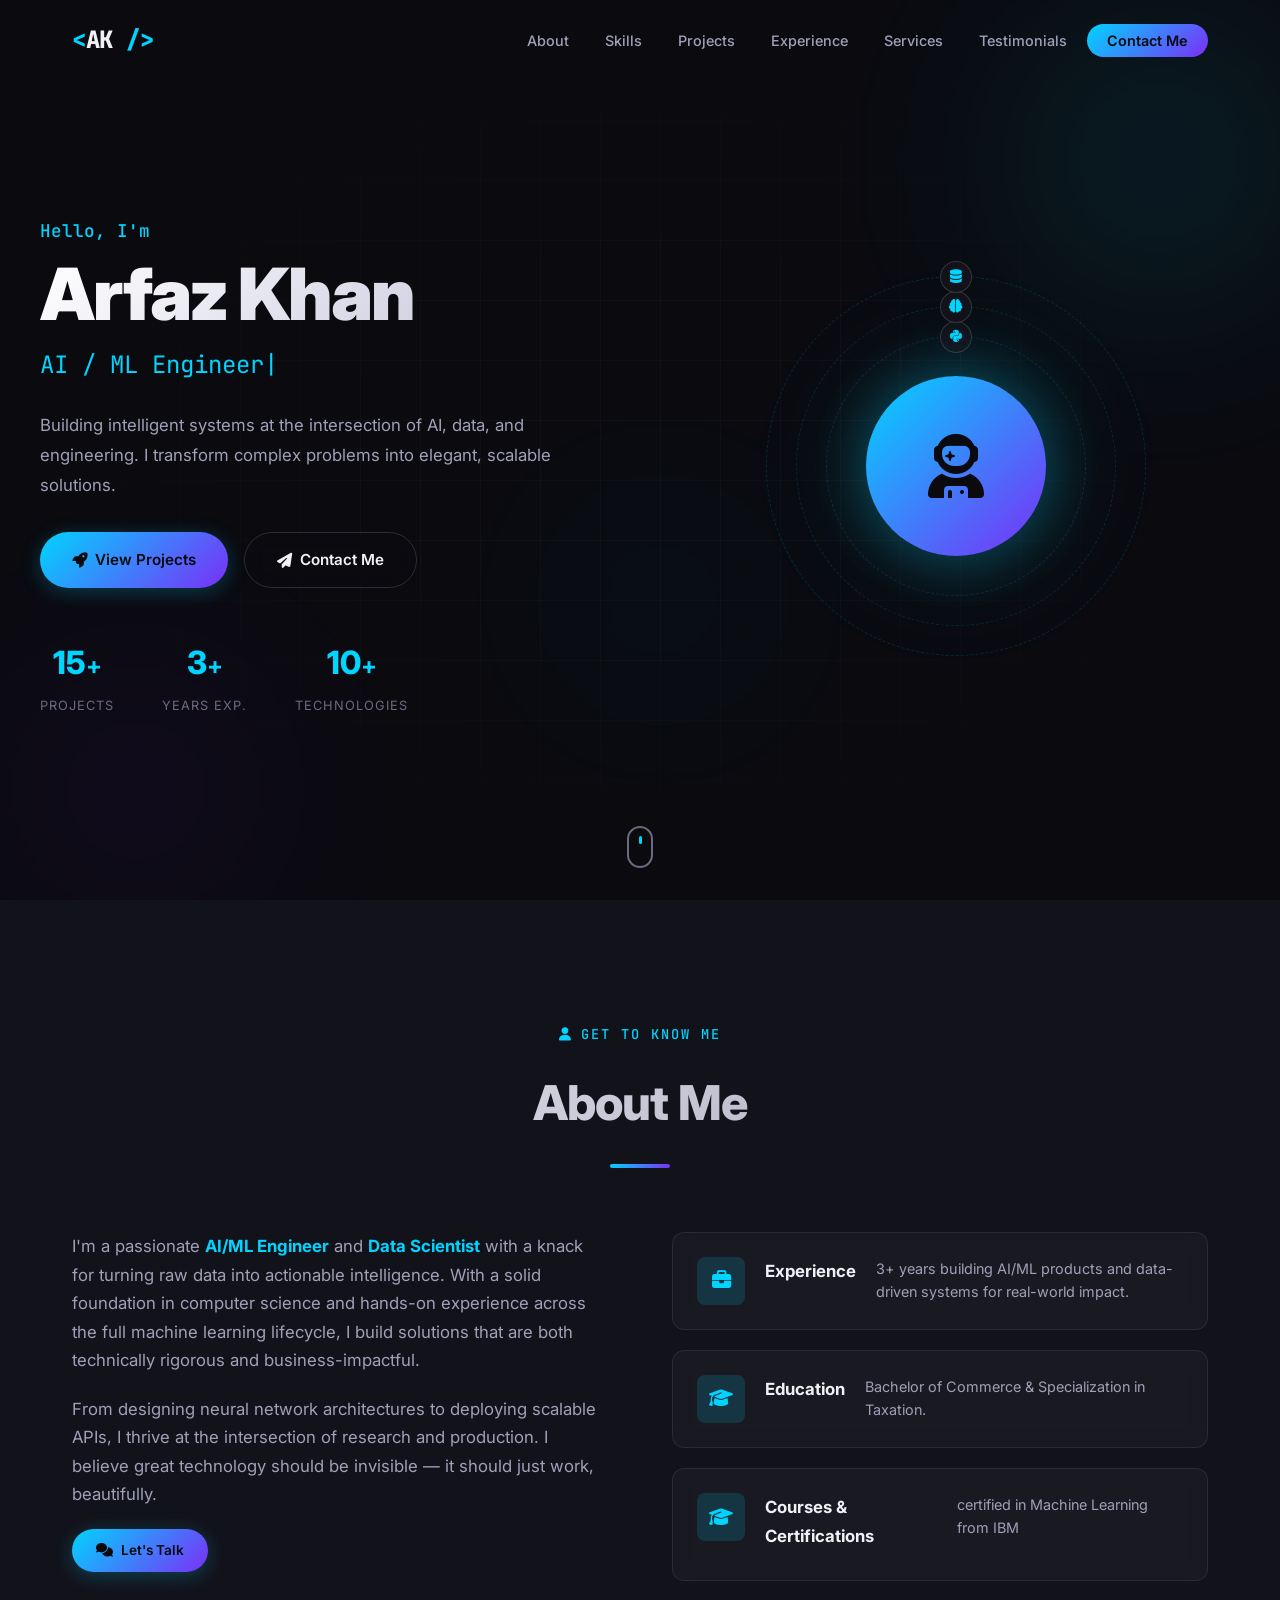
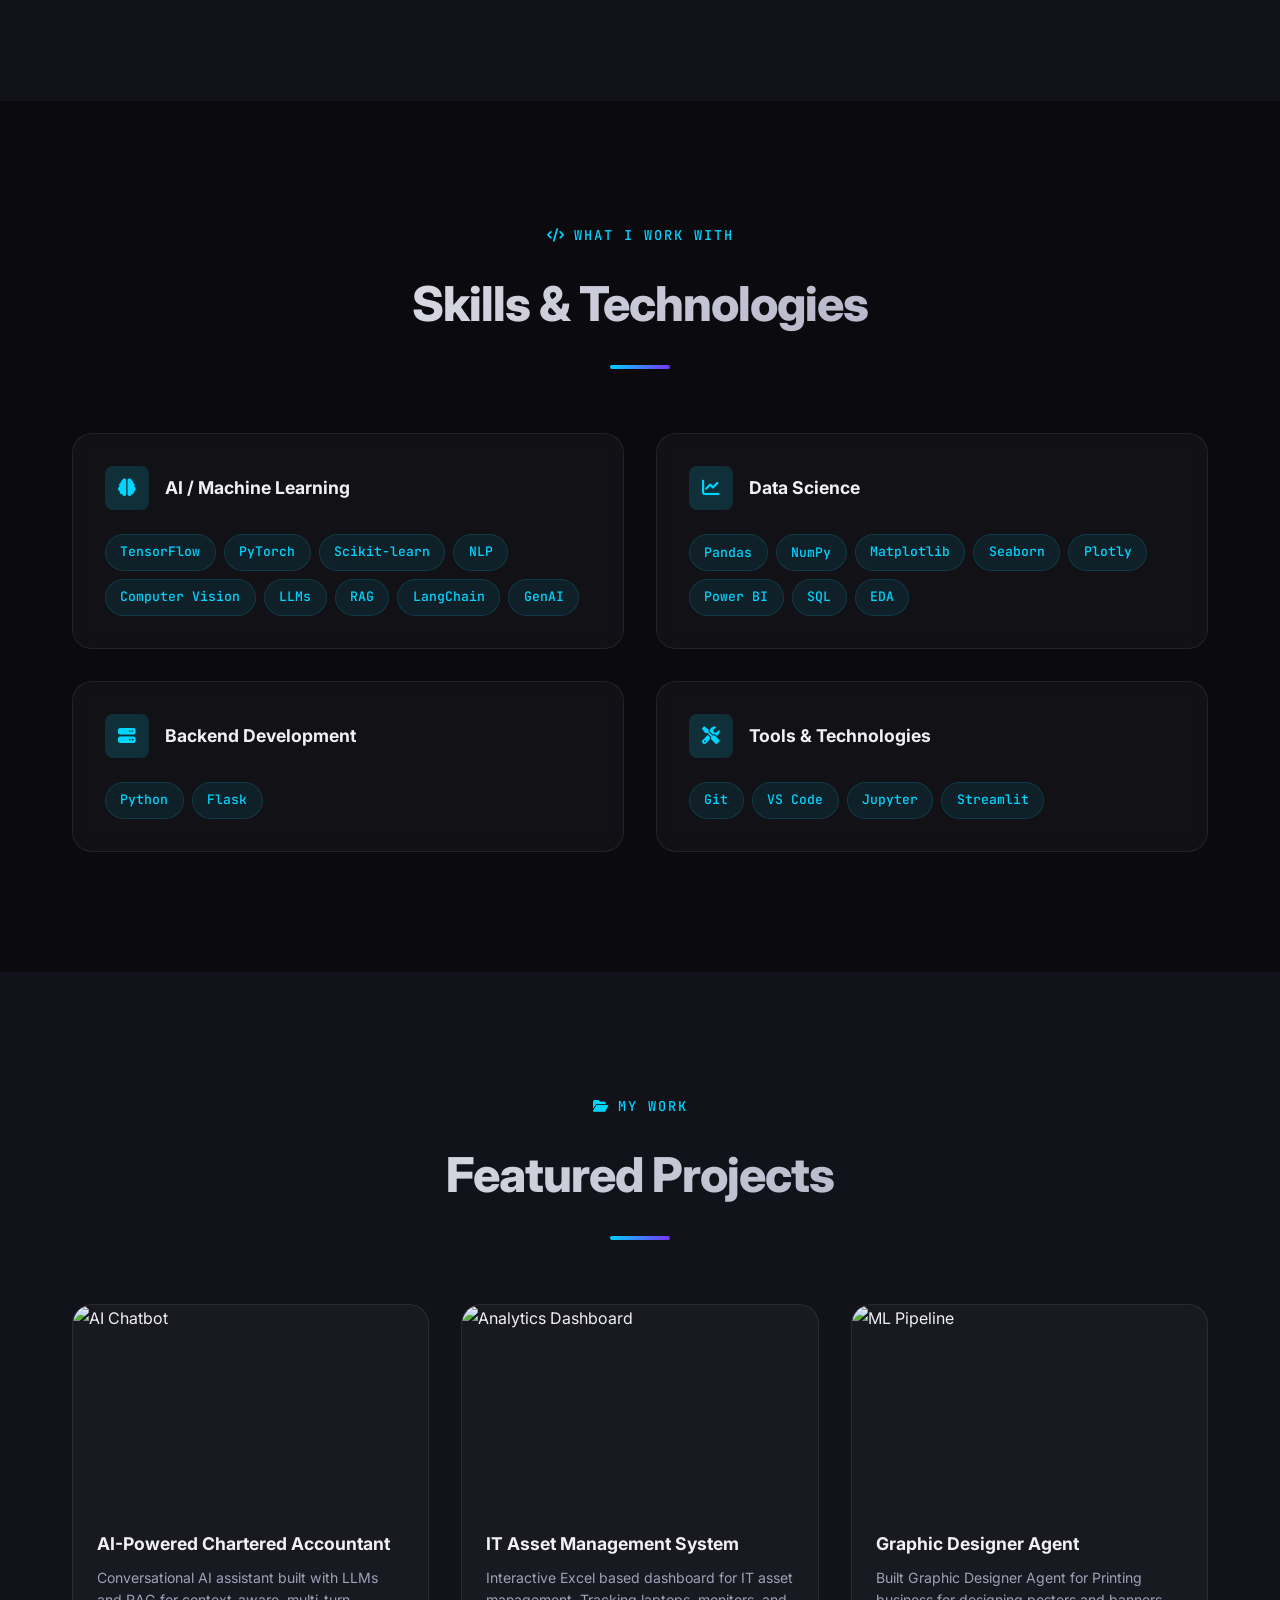
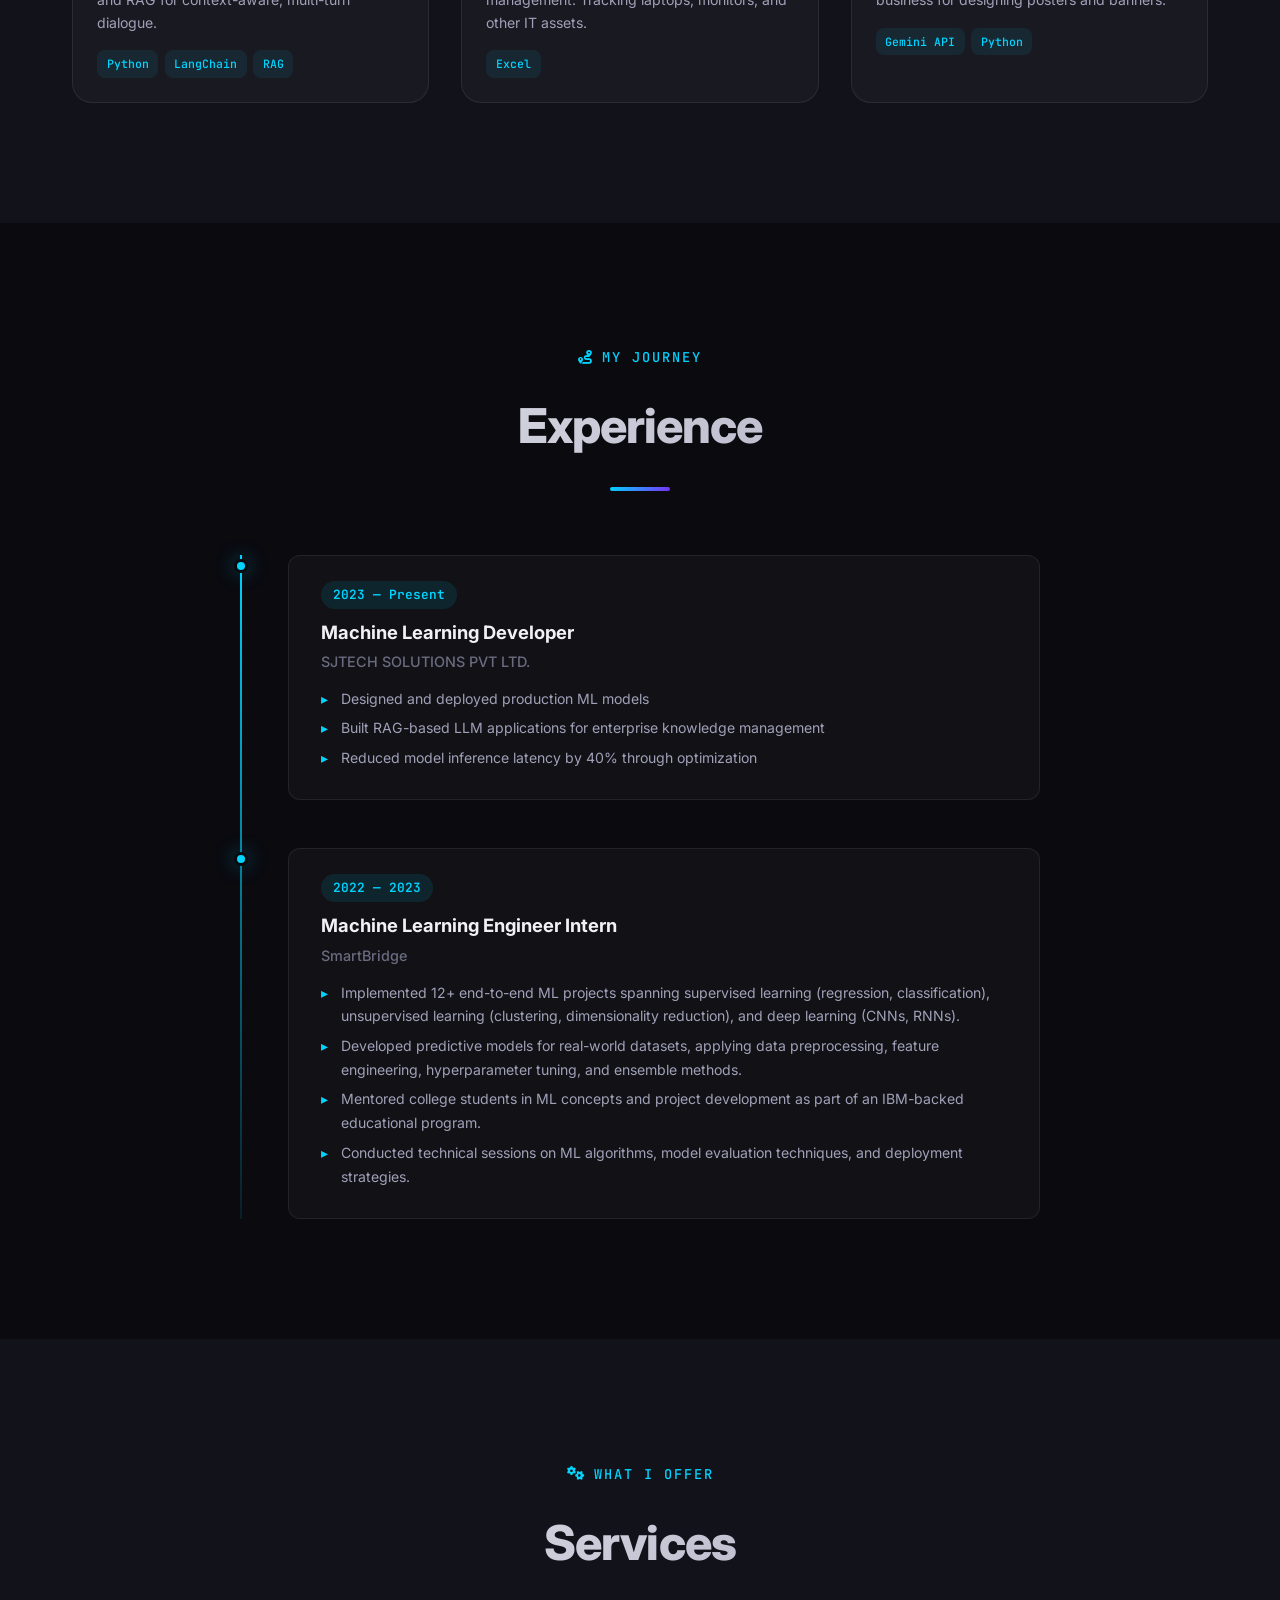
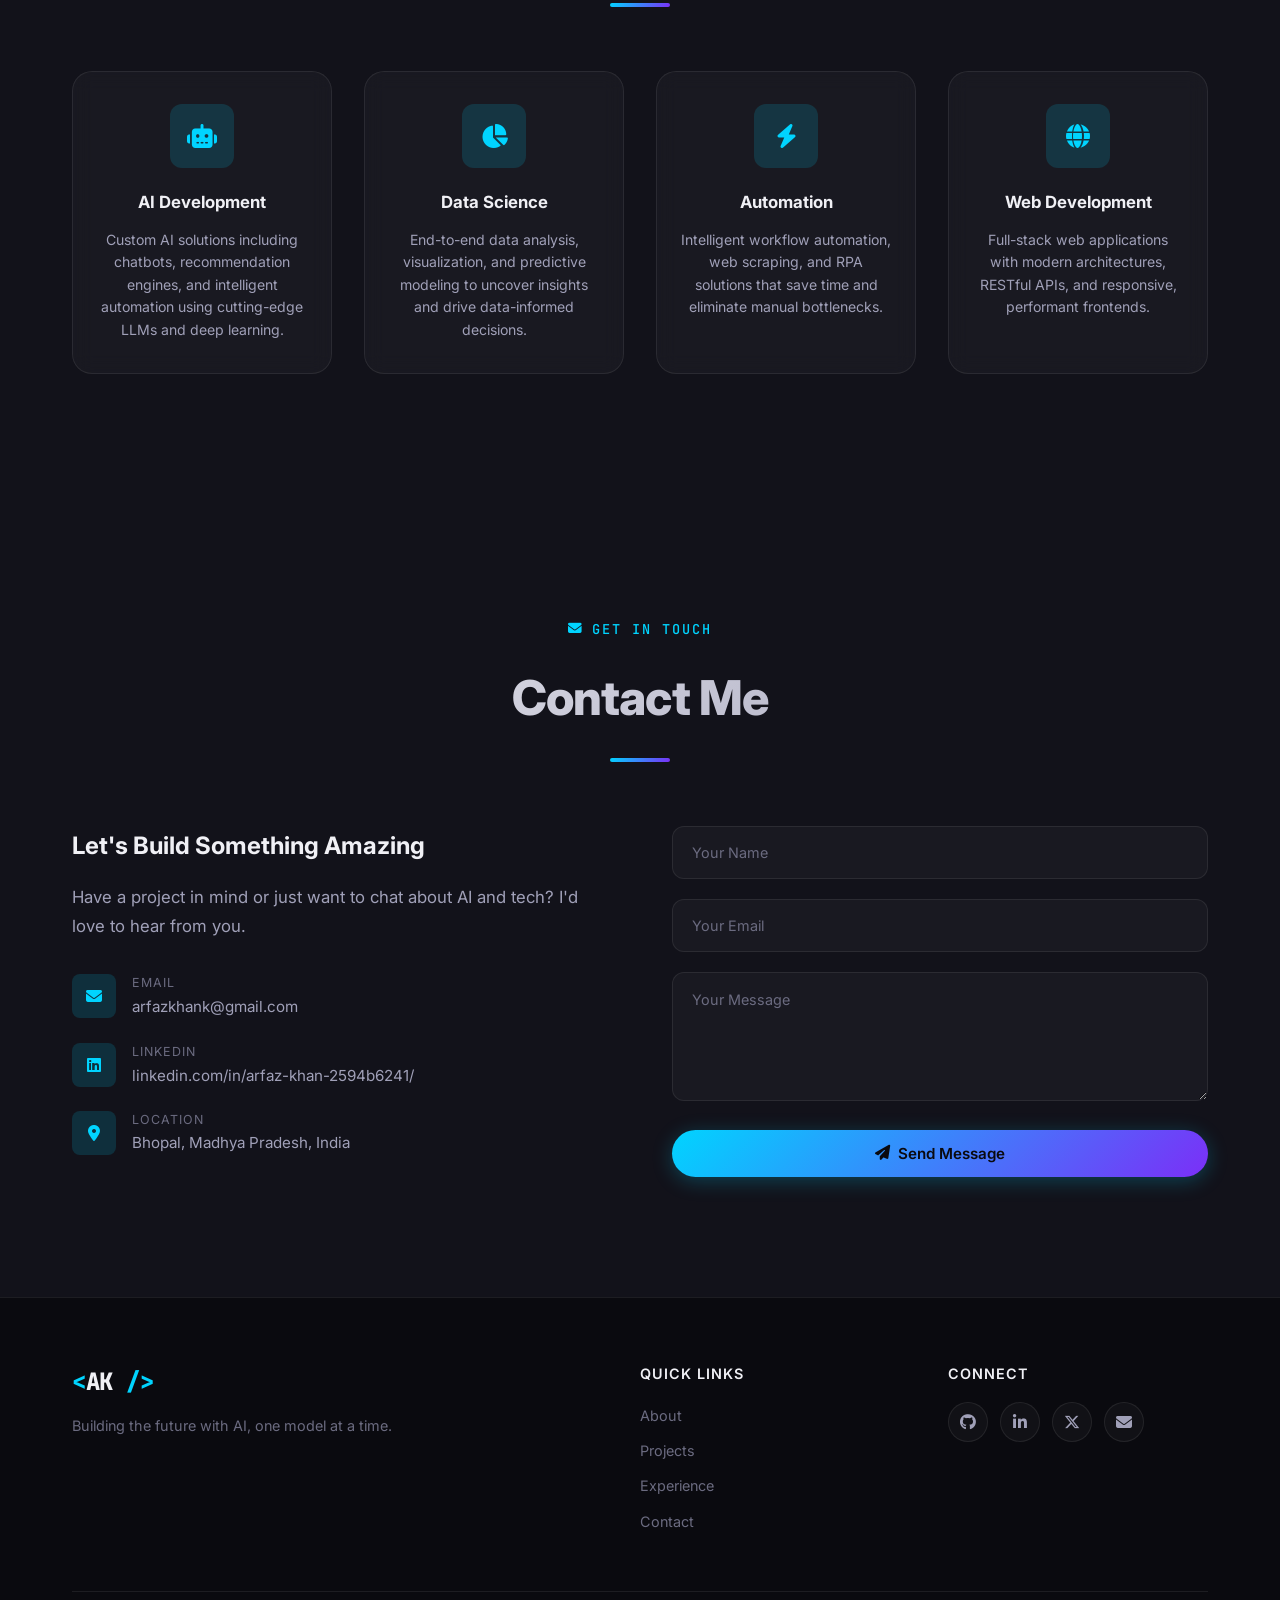
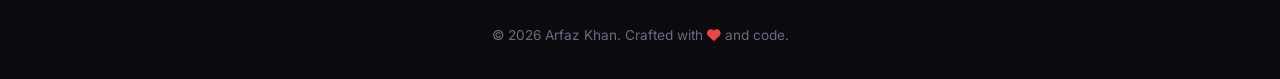
==== commit 8dd0f414: "Update index.html" ====
--- a/index.html
+++ b/index.html
@@ -157,14 +157,14 @@
                             <i class="fas fa-graduation-cap"></i>
                         </div>
                         <h3>Education</h3>
-                        <p>Degree in Computer Science &amp; Engineering with focus on AI and Data Science.</p>
+                        <p>Bachelor of Commerce &amp; Specialization in Taxation.</p>
                     </div>
                     <div class="about-card reveal">
                         <div class="about-card-icon">
-                            <i class="fas fa-trophy"></i>
-                        </div>
-                        <h3>Achievements</h3>
-                        <p>Hackathon winner, open-source contributor, and published technical writer.</p>
+                            <i class="fas fa-graduation-cap"></i>
+                        </div>
+                        <h3>Courses & Certifications</h3>
+                        <p>certified in Machine Learning from IBM</p>
                     </div>
                 </div>
             </div>
@@ -197,6 +197,7 @@
                         <span class="skill-tag">LLMs</span>
                         <span class="skill-tag">RAG</span>
                         <span class="skill-tag">LangChain</span>
+                        <span class="skill-tag">GenAI</span>
                     </div>
                 </div>
                 <!-- Data Science -->
@@ -224,13 +225,13 @@
                     </div>
                     <div class="skill-tags">
                         <span class="skill-tag">Python</span>
-                        <span class="skill-tag">FastAPI</span>
+                        <!-- <span class="skill-tag">FastAPI</span> -->
                         <span class="skill-tag">Flask</span>
-                        <span class="skill-tag">Node.js</span>
-                        <span class="skill-tag">REST APIs</span>
-                        <span class="skill-tag">PostgreSQL</span>
-                        <span class="skill-tag">MongoDB</span>
-                        <span class="skill-tag">Redis</span>
+                        <!-- <span class="skill-tag">Node.js</span> -->
+                        <!-- <span class="skill-tag">REST APIs</span> -->
+                        <!-- <span class="skill-tag">PostgreSQL</span> -->
+                        <!-- <span class="skill-tag">MongoDB</span> -->
+                        <!-- <span class="skill-tag">Redis</span> -->
                     </div>
                 </div>
                 <!-- Tools -->
@@ -241,13 +242,13 @@
                     </div>
                     <div class="skill-tags">
                         <span class="skill-tag">Git</span>
-                        <span class="skill-tag">Docker</span>
-                        <span class="skill-tag">AWS</span>
-                        <span class="skill-tag">Linux</span>
+                        <!-- <span class="skill-tag">Docker</span> -->
+                        <!-- <span class="skill-tag">AWS</span> -->
+                        <!-- <span class="skill-tag">Linux</span> -->
                         <span class="skill-tag">VS Code</span>
                         <span class="skill-tag">Jupyter</span>
                         <span class="skill-tag">Streamlit</span>
-                        <span class="skill-tag">CI/CD</span>
+                        <!-- <span class="skill-tag">CI/CD</span> -->
                     </div>
                 </div>
             </div>
@@ -277,11 +278,11 @@
                         </div>
                     </div>
                     <div class="project-info">
-                        <h3>AI-Powered Chatbot</h3>
+                        <h3>AI-Powered Chartered Accountant</h3>
                         <p>Conversational AI assistant built with LLMs and RAG for context-aware, multi-turn dialogue.
                         </p>
                         <div class="project-tech">
-                            <span>Python</span><span>LangChain</span><span>FastAPI</span><span>React</span>
+                            <span>Python</span><span>LangChain</span><span>RAG</span>
                         </div>
                     </div>
                 </div>
@@ -297,11 +298,12 @@
                         </div>
                     </div>
                     <div class="project-info">
-                        <h3>Real-Time Analytics Dashboard</h3>
-                        <p>Interactive data visualization platform with live streaming analytics and predictive
-                            insights.</p>
+                        <h3>IT Asset Management System</h3>
+                        <p>Interactive Excel based dashboard for IT asset management. Tracking laptops, monitors, and
+                            other IT
+                            assets.</p>
                         <div class="project-tech">
-                            <span>Python</span><span>Plotly</span><span>Streamlit</span><span>SQL</span>
+                            <span>Excel</span>
                         </div>
                     </div>
                 </div>
@@ -317,69 +319,10 @@
                         </div>
                     </div>
                     <div class="project-info">
-                        <h3>Automated ML Pipeline</h3>
-                        <p>End-to-end machine learning pipeline with automated feature engineering, training, and
-                            deployment.</p>
+                        <h3>Graphic Designer Agent</h3>
+                        <p>Built Graphic Designer Agent for Printing business for designing posters and banners.</p>
                         <div class="project-tech">
-                            <span>Scikit-learn</span><span>Docker</span><span>MLflow</span><span>AWS</span>
-                        </div>
-                    </div>
-                </div>
-
-                <div class="project-card reveal">
-                    <div class="project-image">
-                        <img src="https://images.unsplash.com/photo-1526374965328-7f61d4dc18c5?w=600&h=400&fit=crop"
-                            alt="NLP Engine" loading="lazy" />
-                        <div class="project-overlay">
-                            <a href="#" class="project-link" title="Live Demo"><i
-                                    class="fas fa-external-link-alt"></i></a>
-                            <a href="#" class="project-link" title="GitHub"><i class="fab fa-github"></i></a>
-                        </div>
-                    </div>
-                    <div class="project-info">
-                        <h3>Sentiment Analysis Engine</h3>
-                        <p>NLP-powered sentiment classifier with 95%+ accuracy for social media and review analysis.</p>
-                        <div class="project-tech">
-                            <span>PyTorch</span><span>Transformers</span><span>Flask</span><span>MongoDB</span>
-                        </div>
-                    </div>
-                </div>
-
-                <div class="project-card reveal">
-                    <div class="project-image">
-                        <img src="https://images.unsplash.com/photo-1558494949-ef010cbdcc31?w=600&h=400&fit=crop"
-                            alt="Smart Automation" loading="lazy" />
-                        <div class="project-overlay">
-                            <a href="#" class="project-link" title="Live Demo"><i
-                                    class="fas fa-external-link-alt"></i></a>
-                            <a href="#" class="project-link" title="GitHub"><i class="fab fa-github"></i></a>
-                        </div>
-                    </div>
-                    <div class="project-info">
-                        <h3>Smart Automation Suite</h3>
-                        <p>Intelligent task automation platform with web scraping, RPA, and scheduled workflows.</p>
-                        <div class="project-tech">
-                            <span>Python</span><span>Selenium</span><span>Celery</span><span>Redis</span>
-                        </div>
-                    </div>
-                </div>
-
-                <div class="project-card reveal">
-                    <div class="project-image">
-                        <img src="https://images.unsplash.com/photo-1504868584819-f8e8b4b6d7e3?w=600&h=400&fit=crop"
-                            alt="Computer Vision" loading="lazy" />
-                        <div class="project-overlay">
-                            <a href="#" class="project-link" title="Live Demo"><i
-                                    class="fas fa-external-link-alt"></i></a>
-                            <a href="#" class="project-link" title="GitHub"><i class="fab fa-github"></i></a>
-                        </div>
-                    </div>
-                    <div class="project-info">
-                        <h3>Computer Vision App</h3>
-                        <p>Real-time object detection and image classification system for industrial quality control.
-                        </p>
-                        <div class="project-tech">
-                            <span>TensorFlow</span><span>OpenCV</span><span>YOLO</span><span>FastAPI</span>
+                            <span>Gemini API</span><span>Python</span>
                         </div>
                     </div>
                 </div>
@@ -402,26 +345,13 @@
                 <div class="timeline-item reveal">
                     <div class="timeline-dot"></div>
                     <div class="timeline-content">
-                        <span class="timeline-date">2024 — Present</span>
-                        <h3>AI/ML Engineer</h3>
-                        <h4>Tech Innovations Inc.</h4>
+                        <span class="timeline-date">2023 — Present</span>
+                        <h3>Machine Learning Developer</h3>
+                        <h4>SJTECH SOLUTIONS PVT LTD.</h4>
                         <ul>
-                            <li>Designed and deployed production ML models serving 50K+ daily predictions</li>
+                            <li>Designed and deployed production ML models</li>
                             <li>Built RAG-based LLM applications for enterprise knowledge management</li>
                             <li>Reduced model inference latency by 40% through optimization</li>
-                        </ul>
-                    </div>
-                </div>
-                <div class="timeline-item reveal">
-                    <div class="timeline-dot"></div>
-                    <div class="timeline-content">
-                        <span class="timeline-date">2023 — 2024</span>
-                        <h3>Data Scientist</h3>
-                        <h4>DataDriven Solutions</h4>
-                        <ul>
-                            <li>Developed predictive analytics dashboards used by C-suite executives</li>
-                            <li>Implemented NLP pipelines for automated document processing</li>
-                            <li>Increased revenue forecasting accuracy by 25%</li>
                         </ul>
                     </div>
                 </div>
@@ -429,12 +359,18 @@
                     <div class="timeline-dot"></div>
                     <div class="timeline-content">
                         <span class="timeline-date">2022 — 2023</span>
-                        <h3>Backend Developer Intern</h3>
-                        <h4>StartupHub</h4>
+                        <h3>Machine Learning Engineer Intern</h3>
+                        <h4>SmartBridge</h4>
                         <ul>
-                            <li>Built RESTful APIs serving 10K+ concurrent users</li>
-                            <li>Designed database schemas and optimized query performance</li>
-                            <li>Contributed to CI/CD pipeline and Docker deployment workflow</li>
+                            <li> Implemented 12+ end-to-end ML projects spanning supervised learning (regression,
+                                classification), unsupervised learning (clustering, dimensionality reduction),
+                                and deep learning (CNNs, RNNs).</li>
+                            <li> Developed predictive models for real-world datasets, applying data preprocessing,
+                                feature engineering, hyperparameter tuning, and ensemble methods.</li>
+                            <li> Mentored college students in ML concepts and project development as part of an
+                                IBM-backed educational program.</li>
+                            <li>Conducted technical sessions on ML algorithms, model evaluation techniques,
+                                and deployment strategies.</li>
                         </ul>
                     </div>
                 </div>
@@ -484,7 +420,7 @@
     <!-- ═══════════════════════════════════════════
        TESTIMONIALS SECTION
   ═══════════════════════════════════════════ -->
-    <section id="testimonials" class="section testimonials">
+    <!-- <section id="testimonials" class="section testimonials">
         <div class="container">
             <div class="section-header reveal">
                 <p class="section-tag"><i class="fas fa-quote-left"></i> What People Say</p>
@@ -550,7 +486,7 @@
                 </div>
             </div>
         </div>
-    </section>
+    </section> -->
 
     <!-- ═══════════════════════════════════════════
        CONTACT SECTION
@@ -571,28 +507,29 @@
                             <div class="contact-item-icon"><i class="fas fa-envelope"></i></div>
                             <div>
                                 <span>Email</span>
-                                <a href="mailto:arfaz@example.com">arfaz@example.com</a>
+                                <a href="mailto:arfazkhank@gmail.com">arfazkhank@gmail.com</a>
                             </div>
                         </div>
                         <div class="contact-item">
                             <div class="contact-item-icon"><i class="fab fa-linkedin"></i></div>
                             <div>
                                 <span>LinkedIn</span>
-                                <a href="#" target="_blank">linkedin.com/in/arfazkhan</a>
-                            </div>
-                        </div>
-                        <div class="contact-item">
+                                <a href="https://www.linkedin.com/in/arfaz-khan-2594b6241/"
+                                    target="_blank">linkedin.com/in/arfaz-khan-2594b6241/</a>
+                            </div>
+                        </div>
+                        <!-- <div class="contact-item">
                             <div class="contact-item-icon"><i class="fab fa-github"></i></div>
                             <div>
                                 <span>GitHub</span>
                                 <a href="#" target="_blank">github.com/arfazkhan</a>
                             </div>
-                        </div>
+                        </div> -->
                         <div class="contact-item">
                             <div class="contact-item-icon"><i class="fas fa-map-marker-alt"></i></div>
                             <div>
                                 <span>Location</span>
-                                <p>India</p>
+                                <p>Bhopal, Madhya Pradesh, India</p>
                             </div>
                         </div>
                     </div>
@@ -659,4 +596,4 @@
     <script src="script.js"></script>
 </body>
 
-</html>+</html>
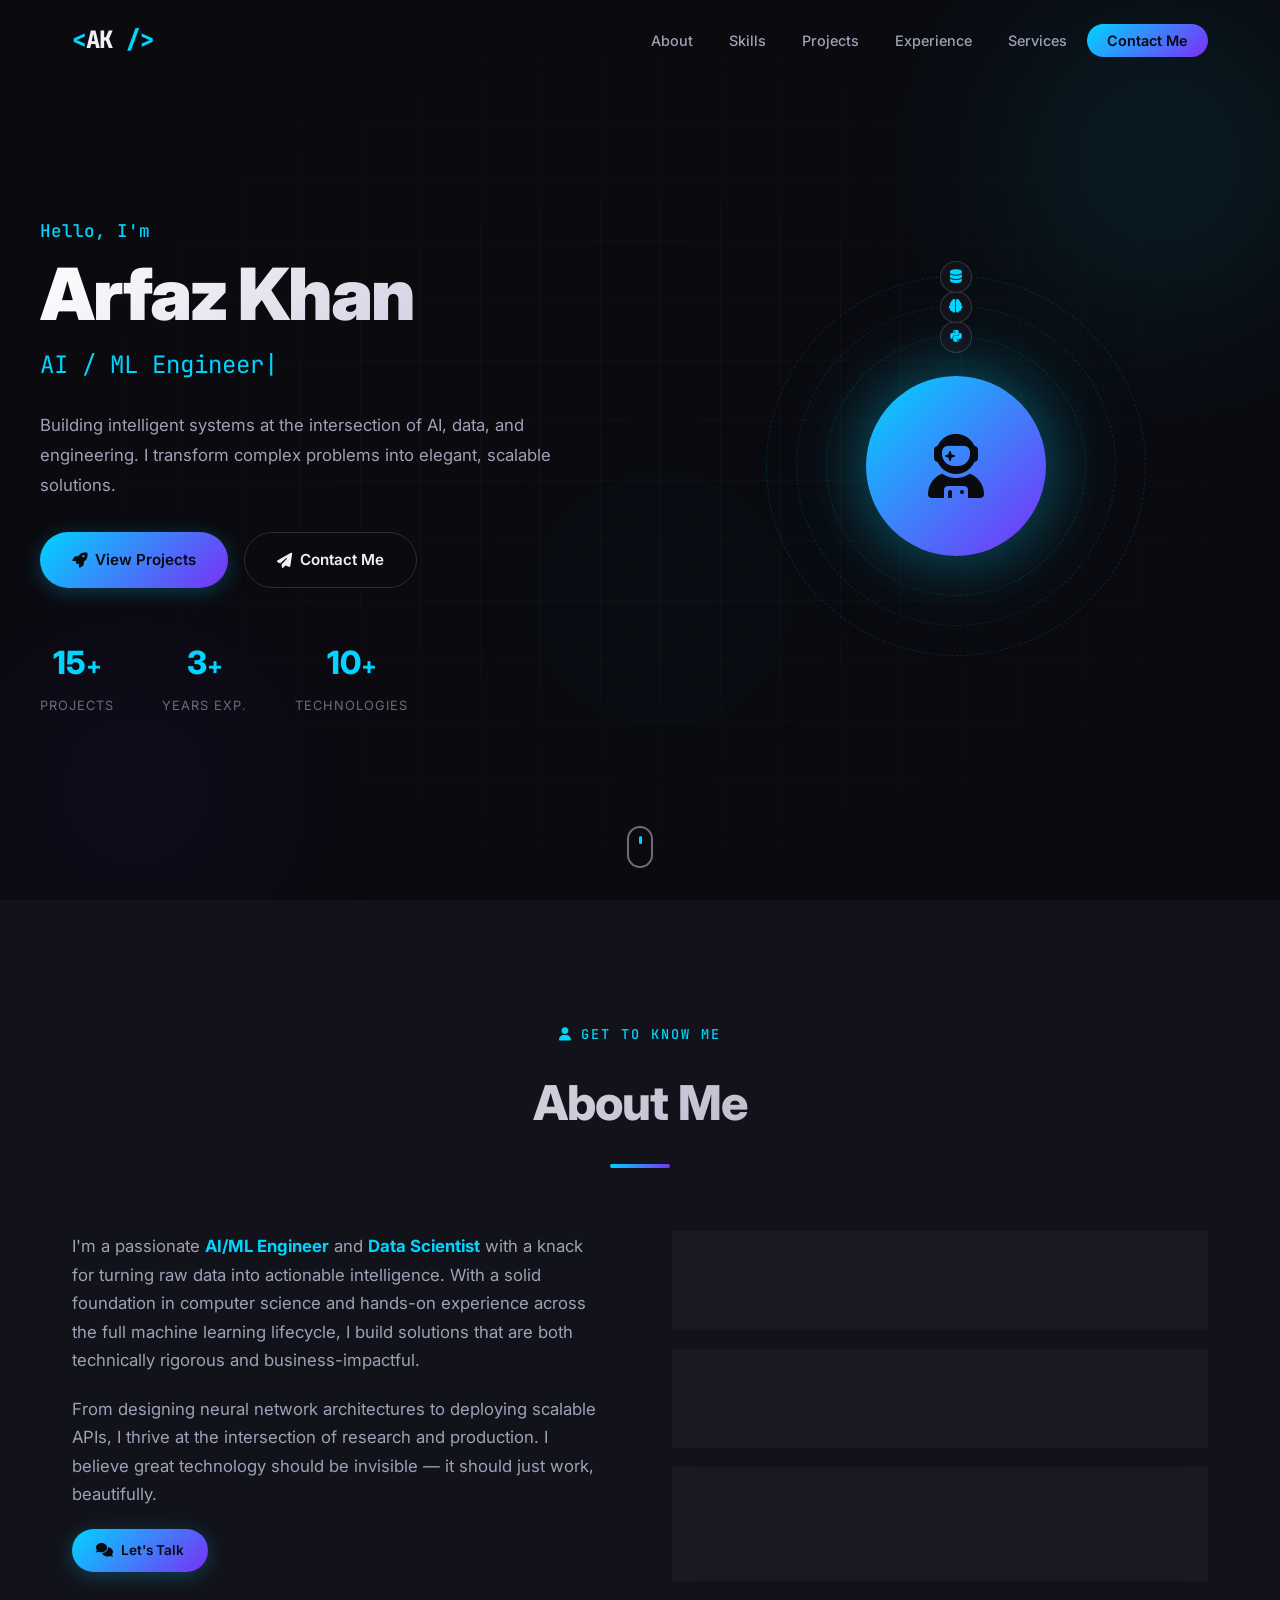
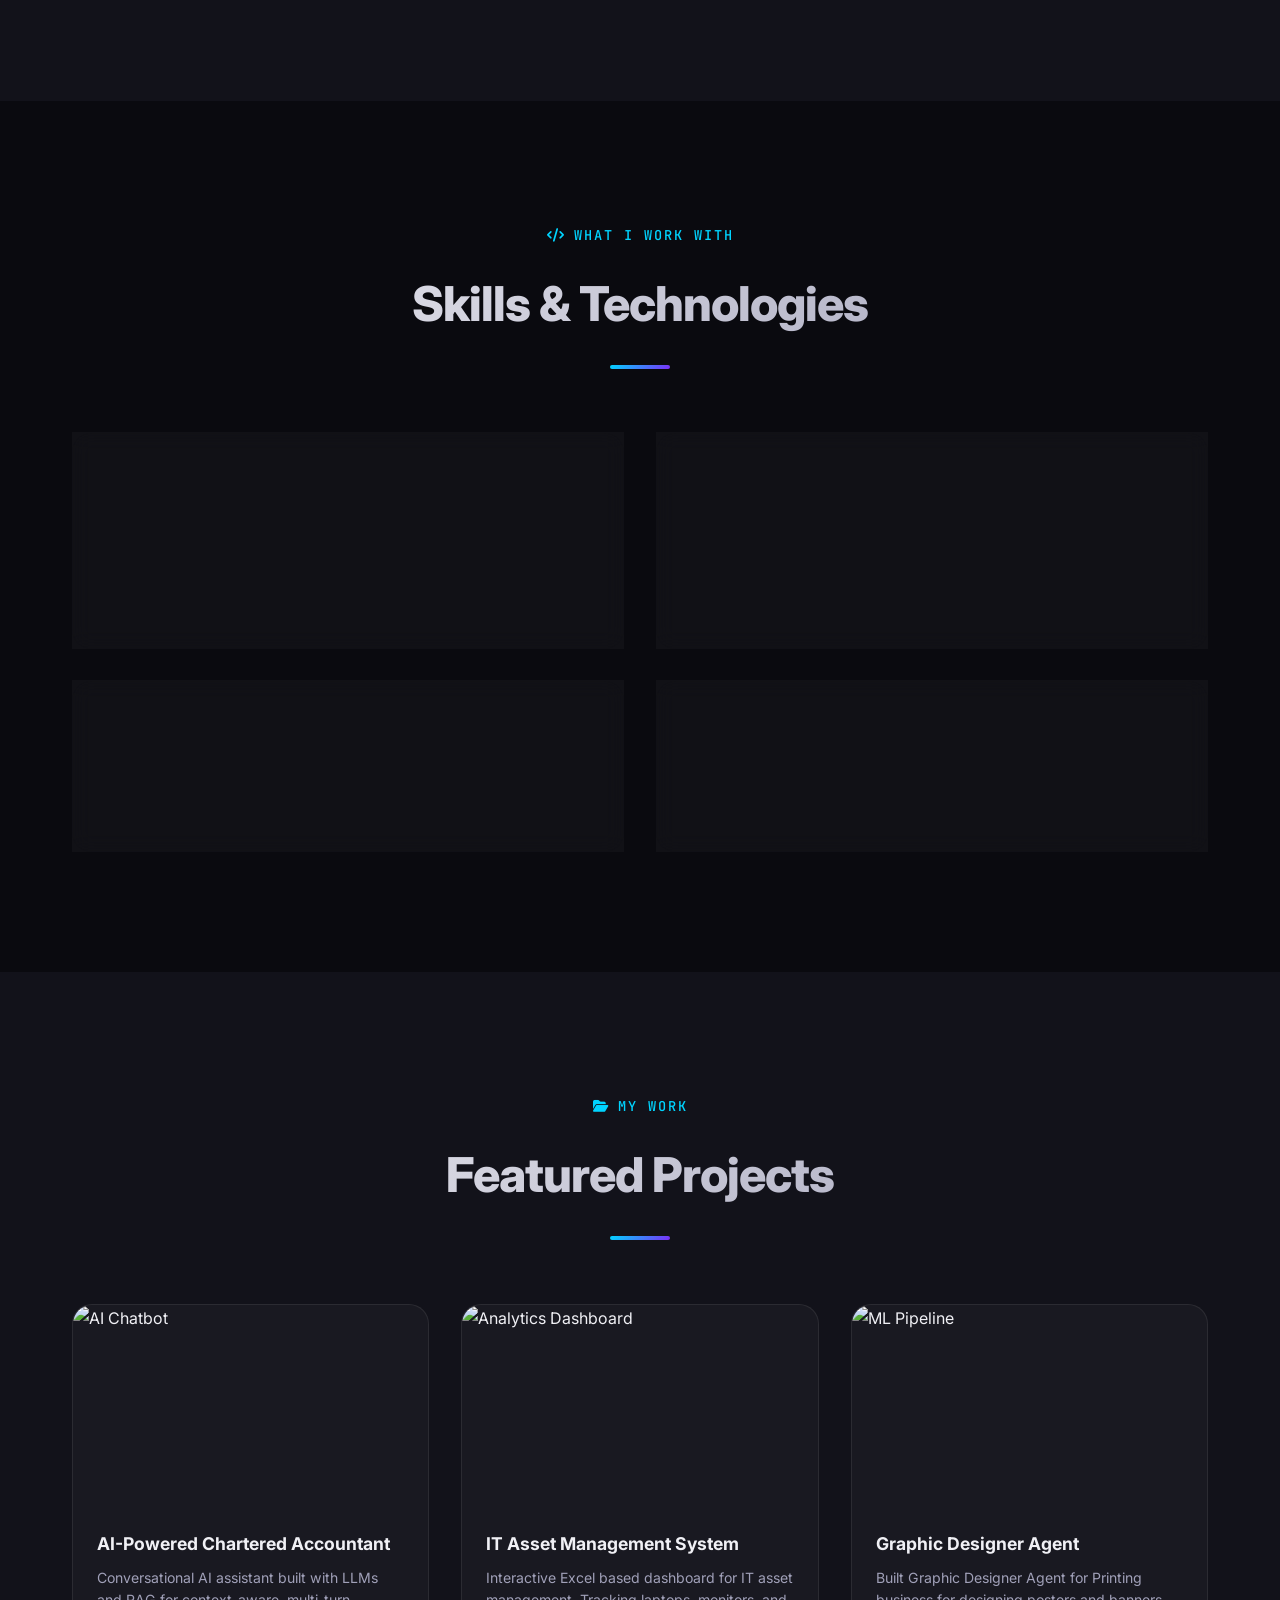
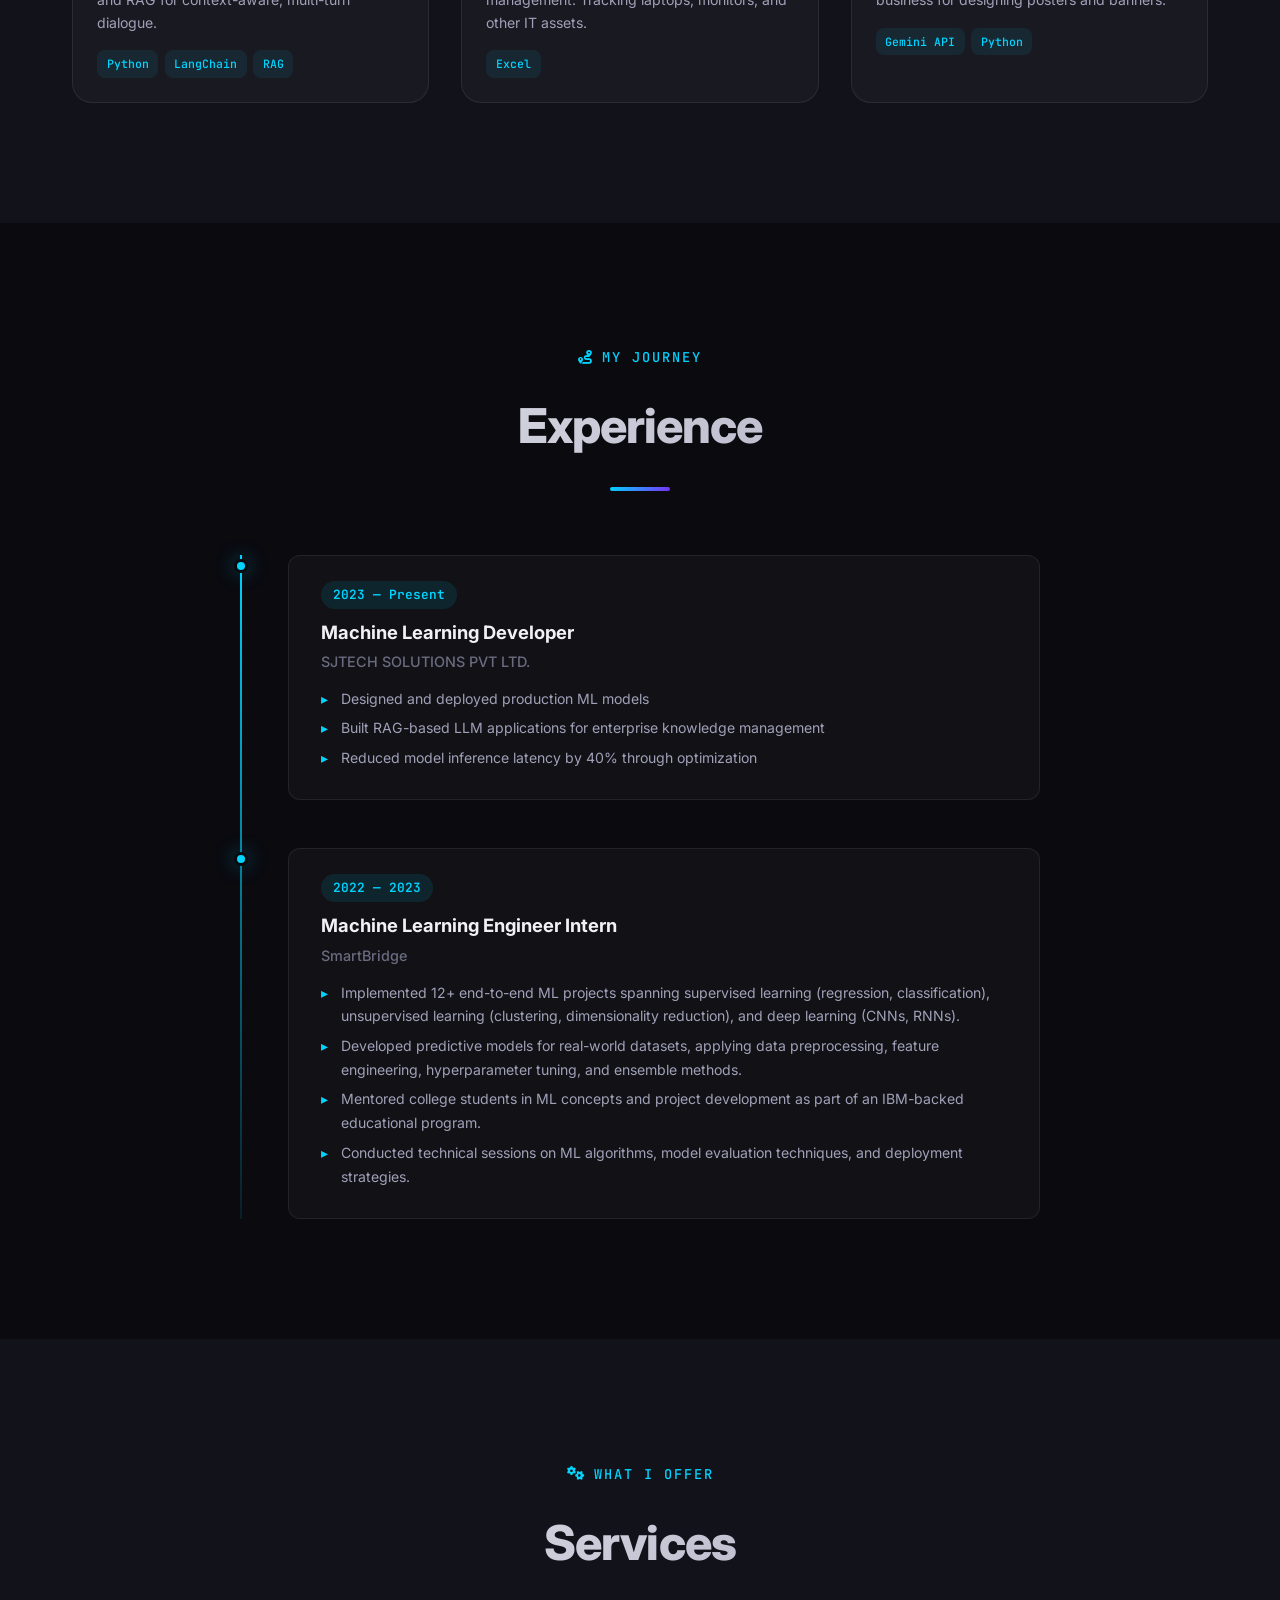
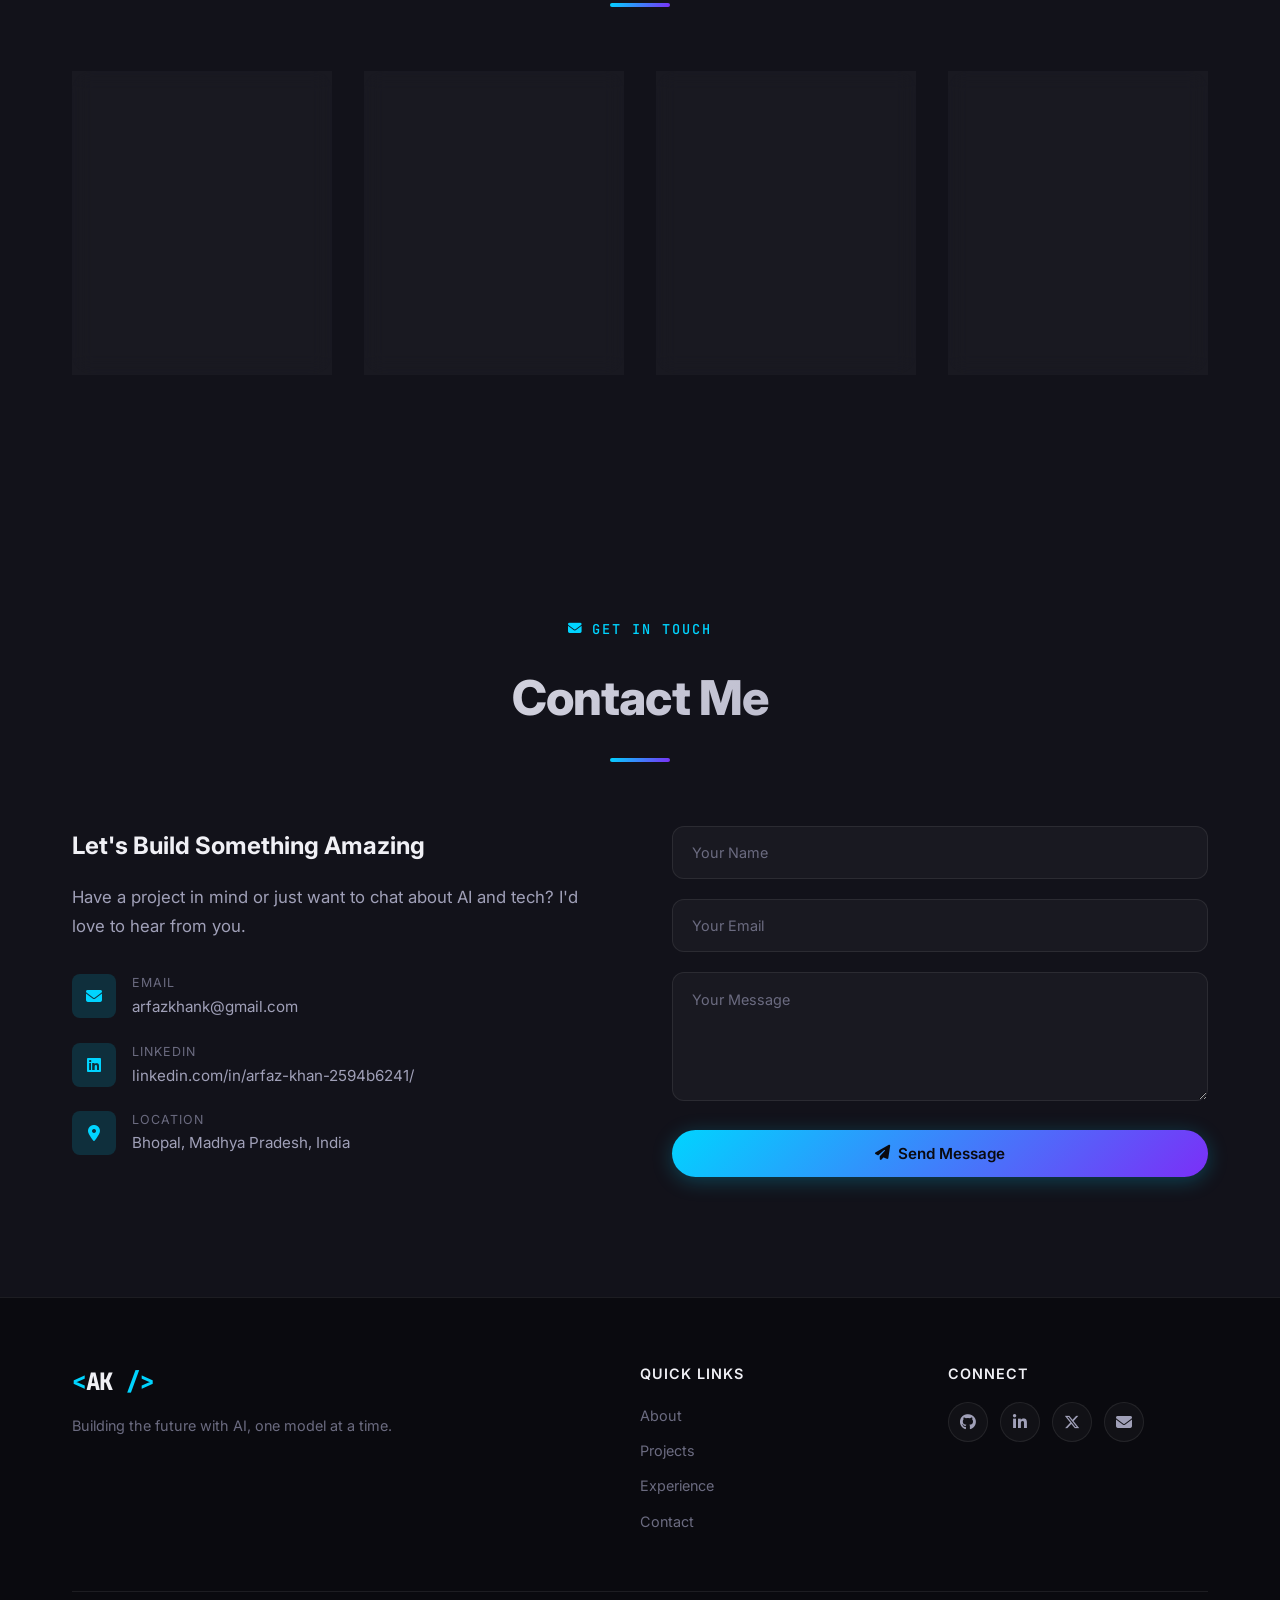
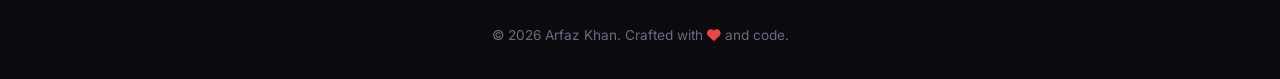
==== commit 05bf5a80: "Update index.html" ====
--- a/index.html
+++ b/index.html
@@ -38,7 +38,7 @@
                 <li><a href="#projects">Projects</a></li>
                 <li><a href="#experience">Experience</a></li>
                 <li><a href="#services">Services</a></li>
-                <li><a href="#testimonials">Testimonials</a></li>
+                <!-- <li><a href="#testimonials">Testimonials</a></li> -->
                 <li><a href="#contact" class="nav-cta">Contact Me</a></li>
             </ul>
             <button class="hamburger" id="hamburger" aria-label="Toggle navigation">
